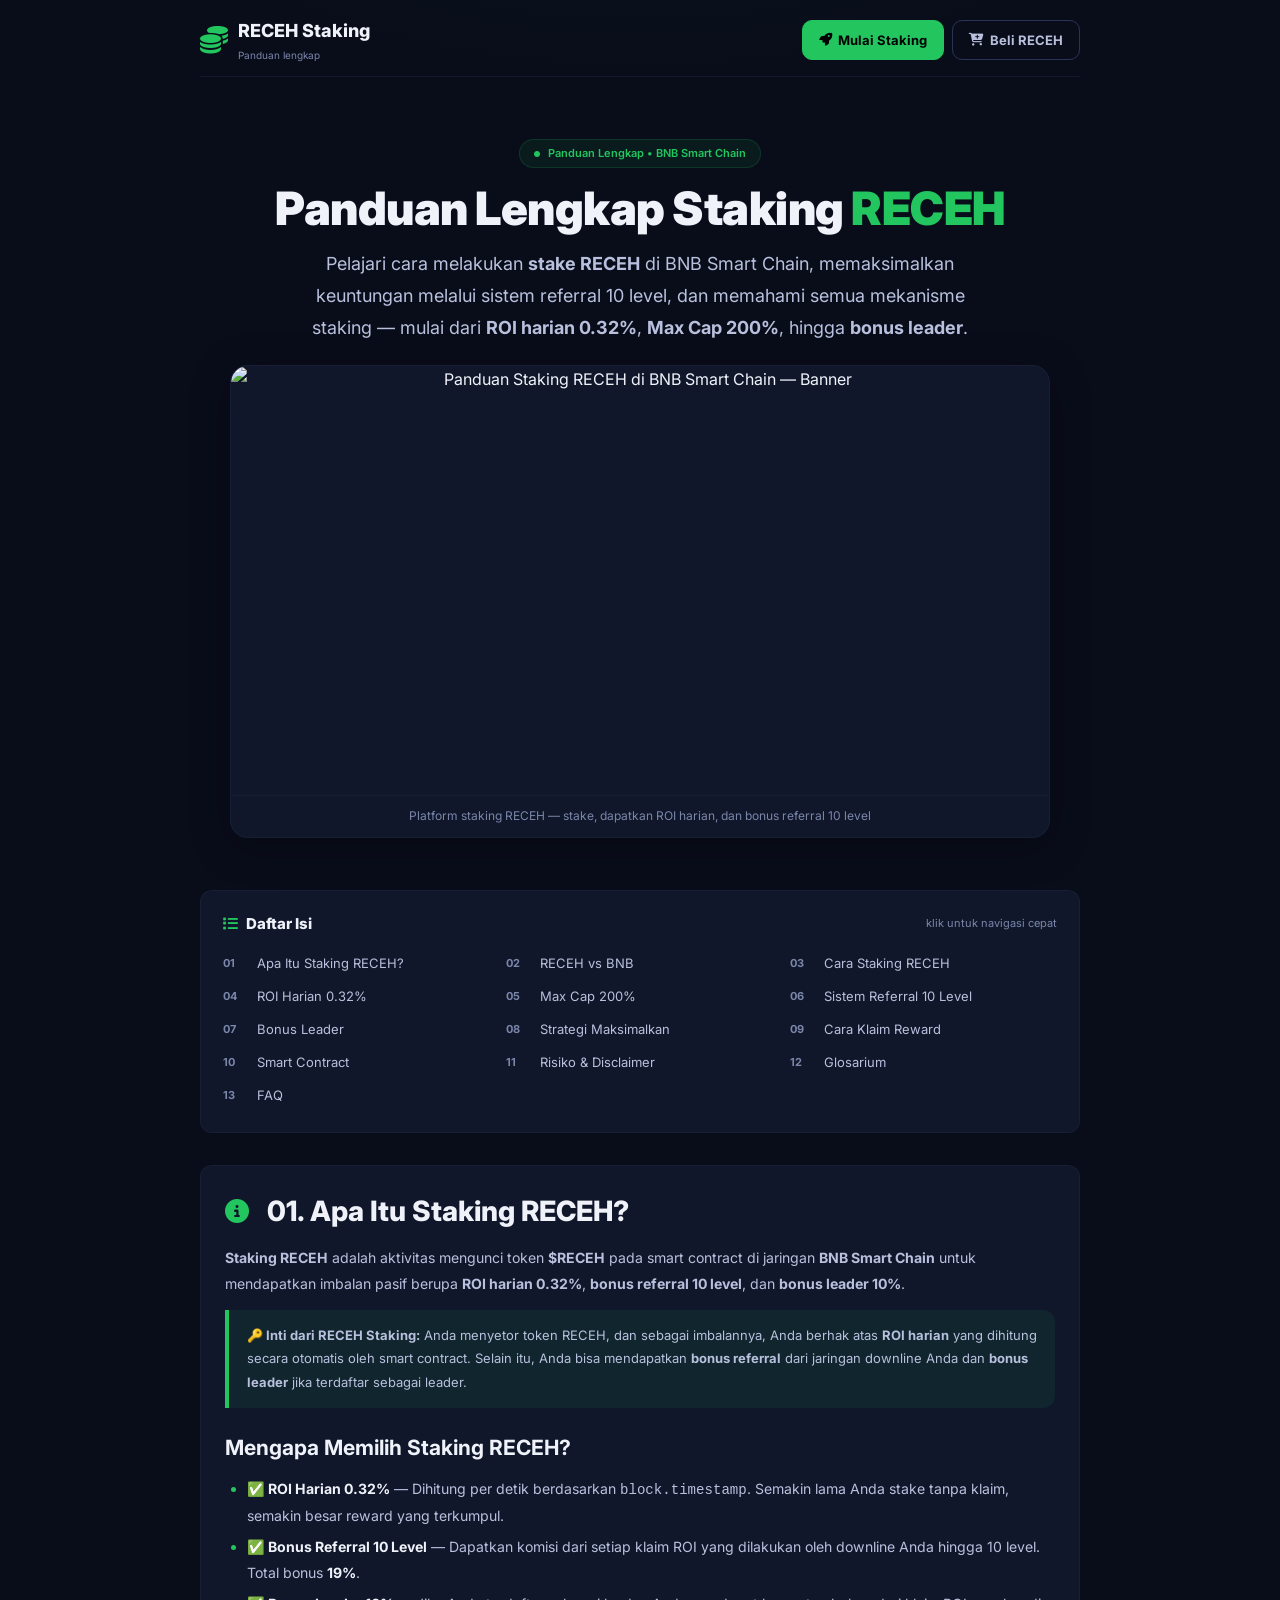
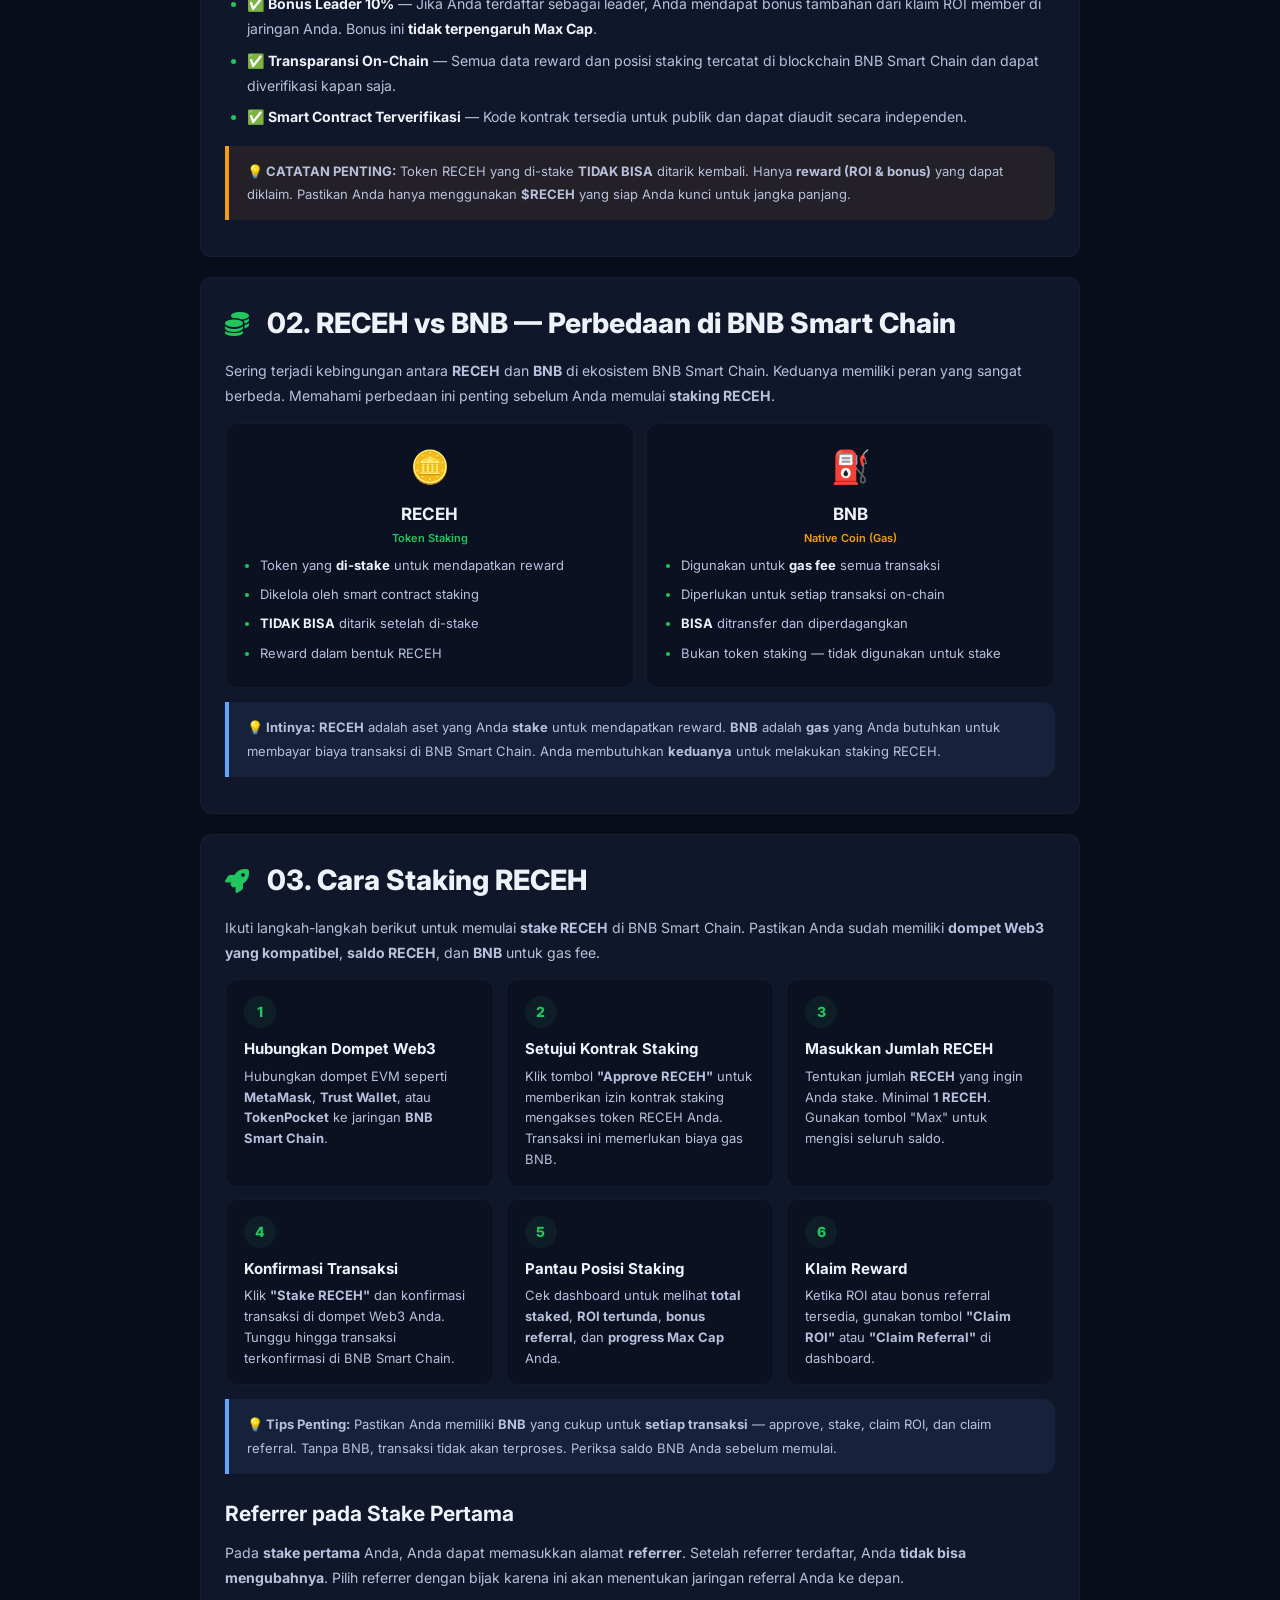
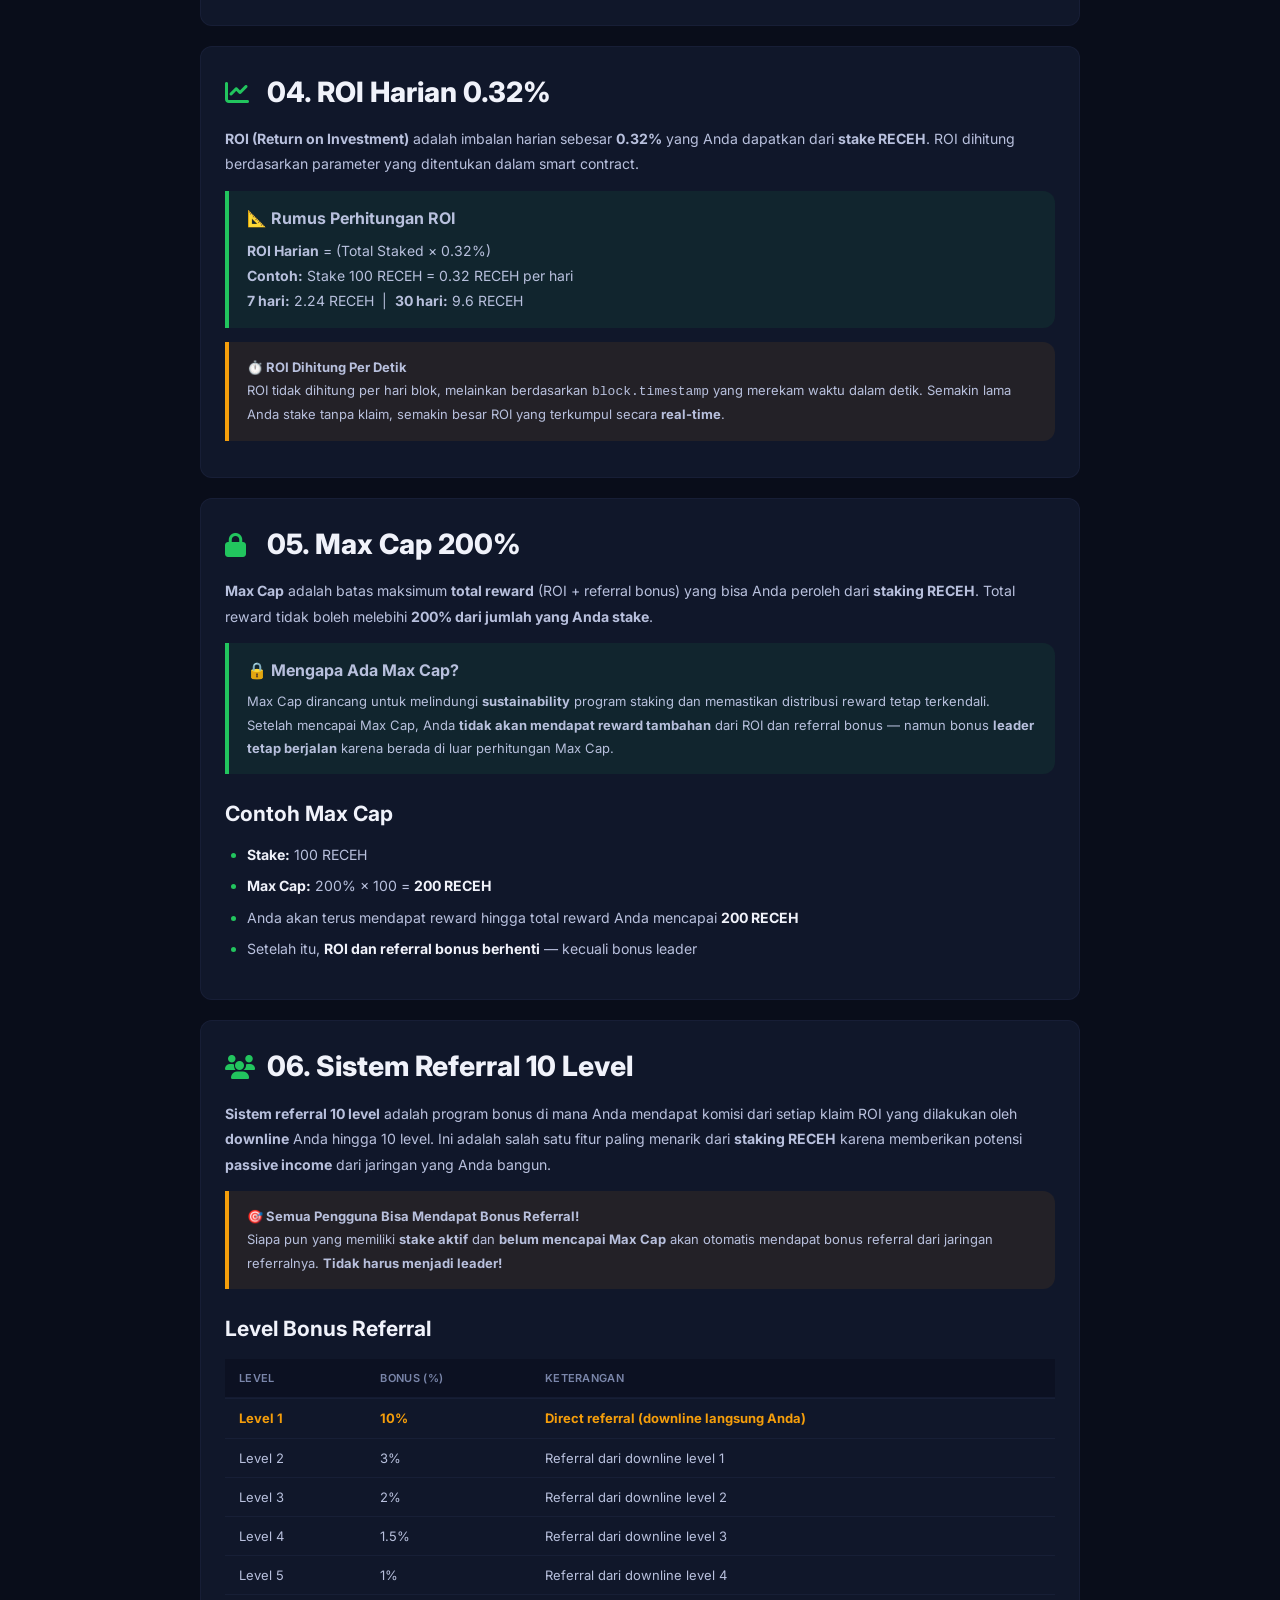
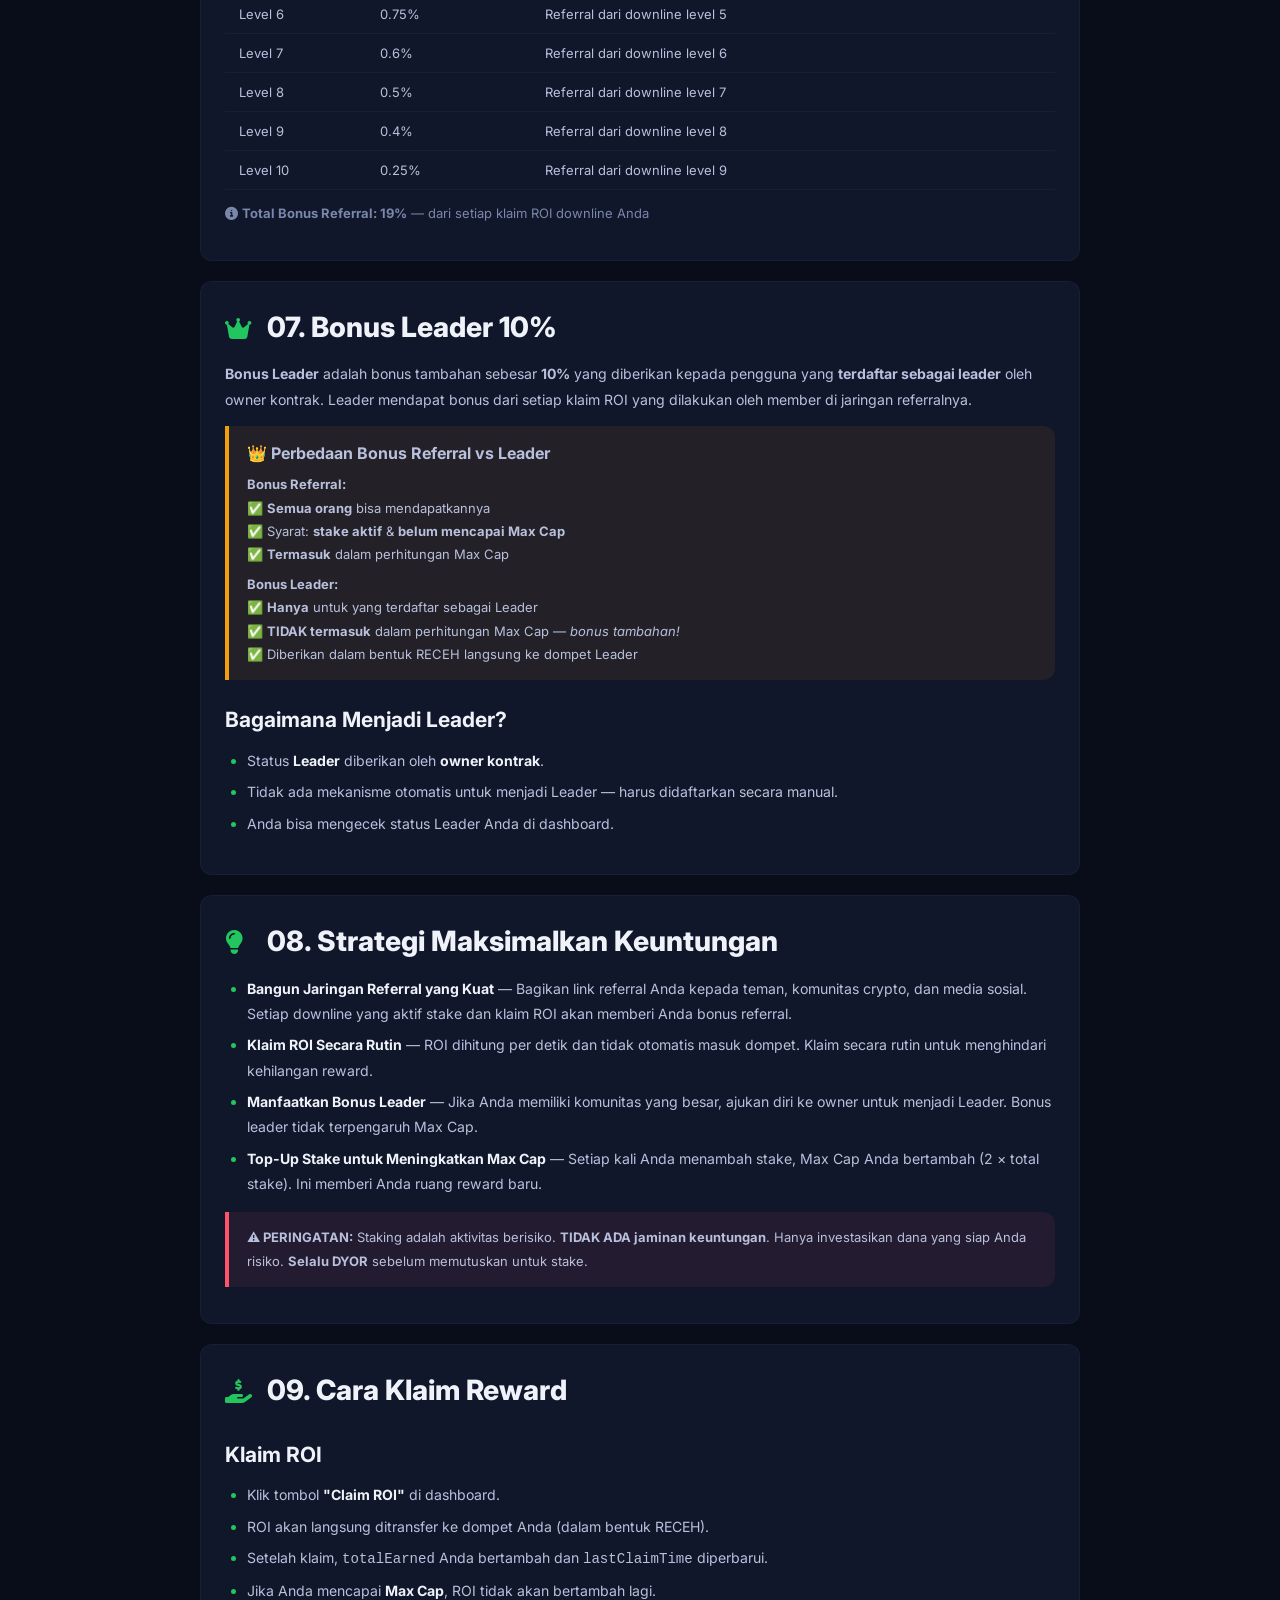
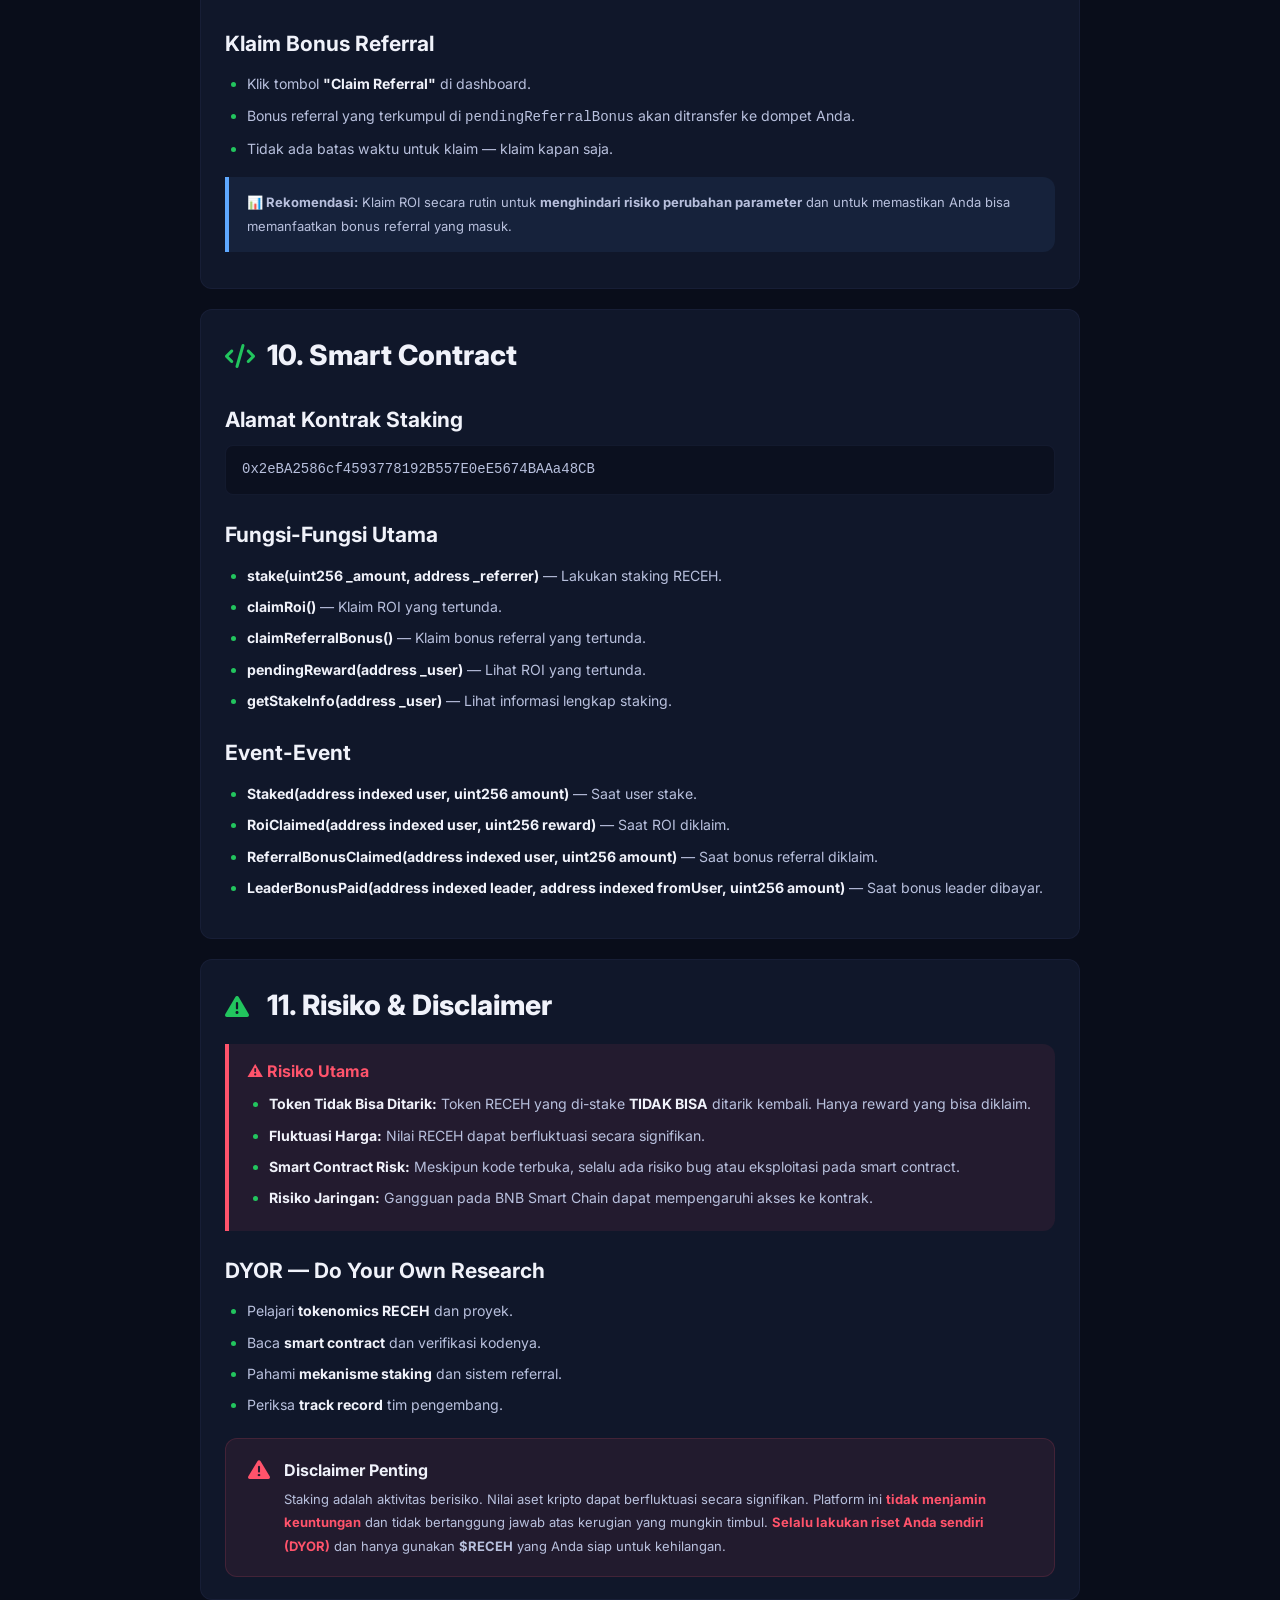
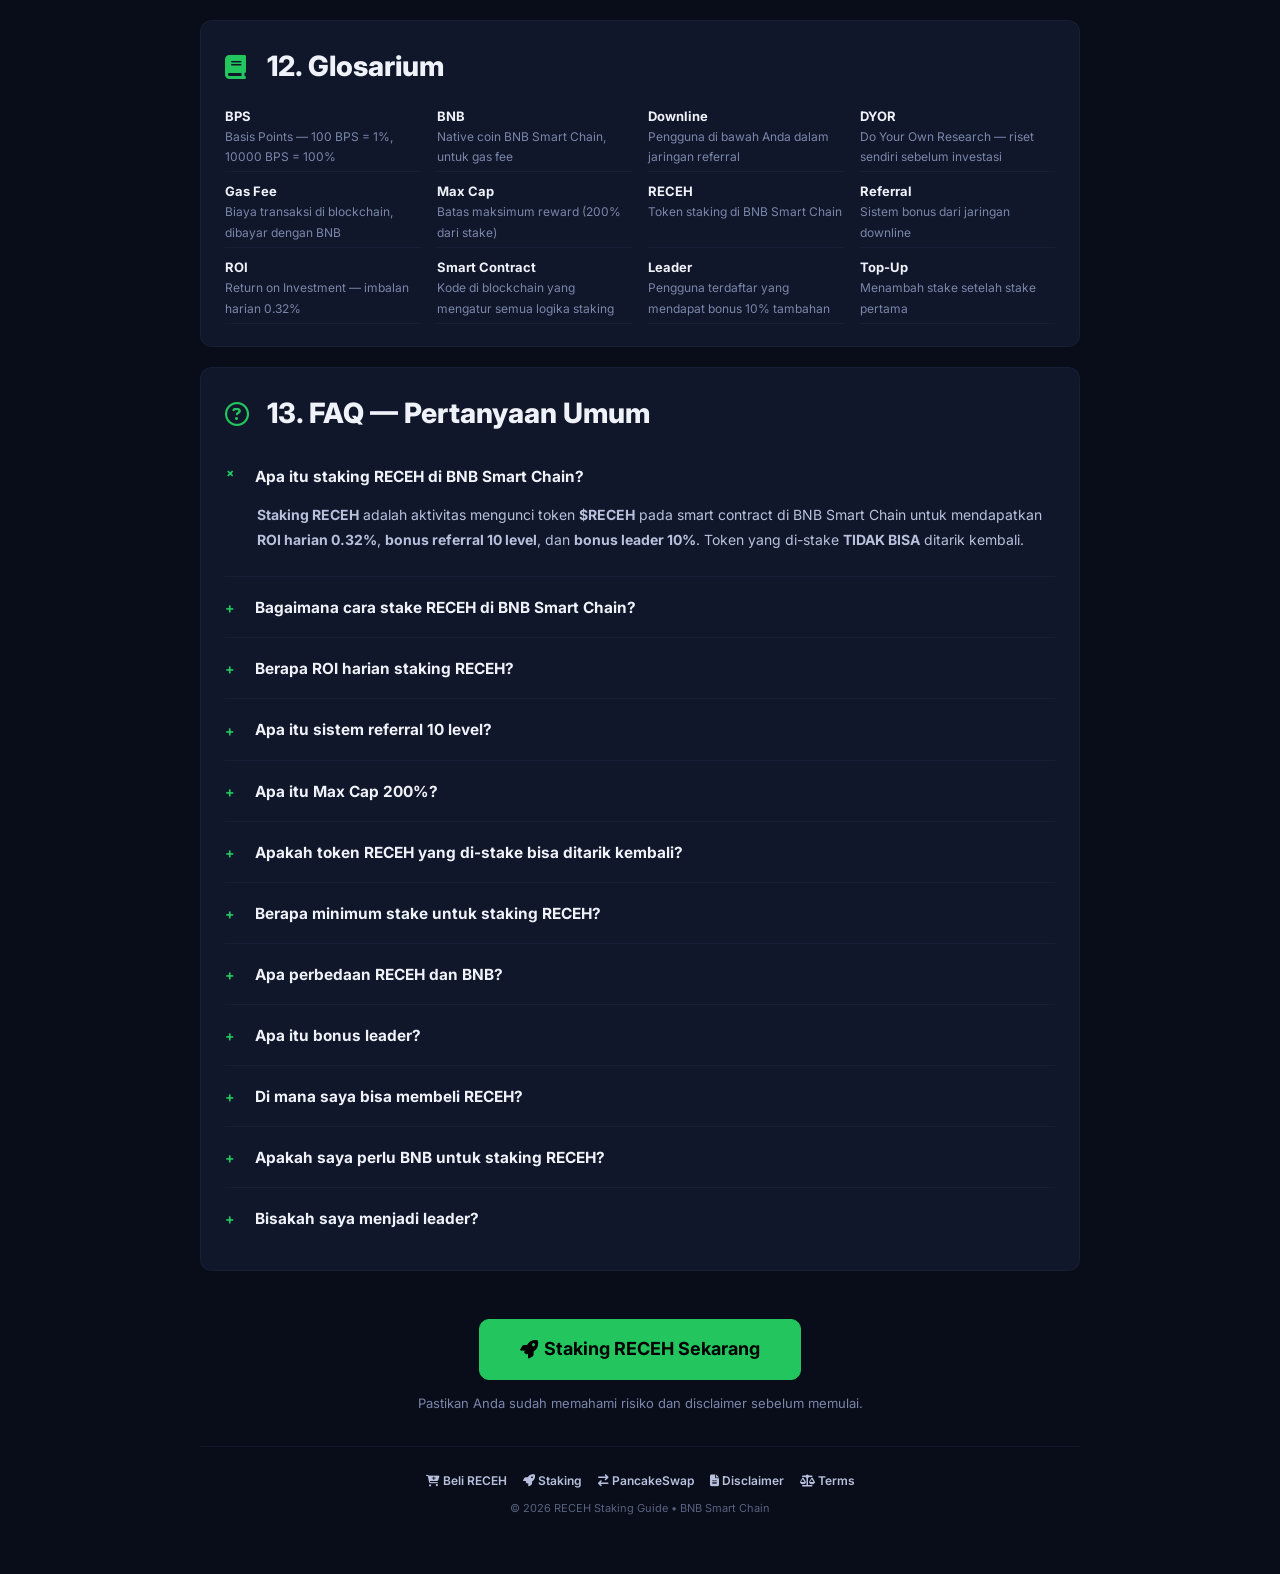
==== guide/index.html @ d878dc31 "Create index.html" ====
<!DOCTYPE html>
<html lang="id">

<head>
    <meta charset="UTF-8">
    <meta name="viewport" content="width=device-width, initial-scale=1.0, viewport-fit=cover">
    <meta name="theme-color" content="#0a0e1a">
    <link rel="shortcut icon" type="image/png" href="https://recehstaking.github.io/images/favicon.png">
    <!-- ===== PRIMARY SEO ===== -->
    <title>Panduan Staking RECEH di BSC: Cara Stake, ROI, Referral & Keuntungan</title>
    <meta name="description"
        content="Panduan lengkap staking RECEH di BNB Smart Chain. Pelajari cara stake RECEH, sistem referral 10 level, ROI harian 0.32%, Max Cap 200%, bonus leader, tokenomics, dan strategi maksimalkan keuntungan staking crypto.">
    <meta name="robots" content="index, follow, max-image-preview:large, max-snippet:-1, max-video-preview:-1">
    <link rel="canonical" href="https://recehstaking.github.io/guide/">

    <!-- ===== OPEN GRAPH ===== -->
    <meta property="og:type" content="article">
    <meta property="og:title" content="Panduan Staking RECEH di BSC: Cara Stake, ROI, Referral & Keuntungan">
    <meta property="og:description"
        content="Panduan lengkap staking RECEH di BNB Smart Chain. Pelajari cara stake RECEH, sistem referral 10 level, ROI harian 0.32%, Max Cap 200%, bonus leader, tokenomics, dan strategi maksimalkan keuntungan.">
    <meta property="og:url" content="https://recehstaking.github.io/guide/">
    <meta property="og:site_name" content="RECEH Staking Guide">
    <meta property="og:locale" content="id_ID">
    <meta property="og:image"
        content="https://raw.githubusercontent.com/recehstaking/recehstaking.github.io/refs/heads/main/images/receh-staking-banner.webp">
    <meta property="og:image:width" content="1200">
    <meta property="og:image:height" content="630">
    <meta property="og:image:alt" content="Panduan Staking RECEH di BNB Smart Chain">

    <!-- ===== TWITTER / X ===== -->
    <meta name="twitter:card" content="summary_large_image">
    <meta name="twitter:title" content="Panduan Staking RECEH di BSC: Cara Stake, ROI, Referral & Keuntungan">
    <meta name="twitter:description"
        content="Panduan lengkap staking RECEH di BNB Smart Chain. Pelajari cara stake RECEH, sistem referral 10 level, ROI harian 0.32%, Max Cap 200%, bonus leader, tokenomics, dan strategi maksimalkan keuntungan.">
    <meta name="twitter:image"
        content="https://raw.githubusercontent.com/recehstaking/recehstaking.github.io/refs/heads/main/images/receh-staking-banner.webp">

    <!-- ===== SCHEMA: ARTICLE ===== -->
    <script type="application/ld+json">
    {
        "@context": "https://schema.org",
        "@type": "Article",
        "headline": "Panduan Lengkap Staking RECEH di BNB Smart Chain",
        "description": "Panduan lengkap staking RECEH di BNB Smart Chain. Pelajari cara stake RECEH, sistem referral 10 level, ROI harian 0.32%, Max Cap 200%, bonus leader, tokenomics, dan strategi maksimalkan keuntungan.",
        "image": "https://raw.githubusercontent.com/recehstaking/recehstaking.github.io/refs/heads/main/images/receh-staking-banner.webp",
        "author": {
            "@type": "Organization",
            "name": "RECEH Staking"
        },
        "datePublished": "2026-09-01",
        "dateModified": "2026-09-01",
        "publisher": {
            "@type": "Organization",
            "name": "RECEH Staking"
        },
        "mainEntityOfPage": {
            "@type": "WebPage",
            "@id": "https://recehstaking.github.io/guide/"
        },
        "about": {
            "@type": "Thing",
            "name": "RECEH Staking",
            "description": "Staking RECEH di BNB Smart Chain dengan sistem referral 10 level dan bonus leader"
        },
        "keywords": "RECEH Staking, Stake RECEH, staking crypto, BNB Smart Chain, referral 10 level, ROI harian, Max Cap 200%, bonus leader, RECEH token, panduan staking"
    }
    </script>

    <!-- ===== SCHEMA: FAQ ===== -->
    <script type="application/ld+json">
    {
        "@context": "https://schema.org",
        "@type": "FAQPage",
        "mainEntity": [
            {
                "@type": "Question",
                "name": "Apa itu staking RECEH di BNB Smart Chain?",
                "acceptedAnswer": {
                    "@type": "Answer",
                    "text": "Staking RECEH di BNB Smart Chain adalah aktivitas mengunci token RECEH pada smart contract untuk mendapatkan imbalan harian (ROI) sebesar 0.32% per hari. Sistem ini juga menawarkan bonus referral 10 level dan bonus leader untuk meningkatkan potensi keuntungan."
                }
            },
            {
                "@type": "Question",
                "name": "Bagaimana cara stake RECEH di BNB Smart Chain?",
                "acceptedAnswer": {
                    "@type": "Answer",
                    "text": "Cara stake RECEH: 1) Hubungkan dompet Web3 ke BNB Smart Chain. 2) Setujui kontrak staking untuk mengakses token RECEH Anda. 3) Masukkan jumlah RECEH yang ingin di-stake (minimal 1 RECEH). 4) Konfirmasi transaksi dan tunggu hingga on-chain. Pastikan Anda memiliki BNB untuk gas fee."
                }
            },
            {
                "@type": "Question",
                "name": "Apa itu sistem referral 10 level di RECEH Staking?",
                "acceptedAnswer": {
                    "@type": "Answer",
                    "text": "Sistem referral 10 level adalah program bonus di mana Anda mendapat komisi dari setiap klaim ROI yang dilakukan oleh downline Anda hingga 10 level. Level 1 = 10%, Level 2 = 3%, Level 3 = 2%, Level 4 = 1.5%, Level 5 = 1%, Level 6 = 0.75%, Level 7 = 0.6%, Level 8 = 0.5%, Level 9 = 0.4%, Level 10 = 0.25%. Total bonus referral 19%."
                }
            },
            {
                "@type": "Question",
                "name": "Apa itu Max Cap 200% dalam staking RECEH?",
                "acceptedAnswer": {
                    "@type": "Answer",
                    "text": "Max Cap 200% adalah batas maksimum total reward (ROI + referral bonus) yang bisa Anda peroleh dari staking RECEH. Total reward tidak boleh melebihi 200% dari jumlah yang Anda stake. Setelah mencapai Max Cap, Anda tidak akan mendapat reward tambahan dari ROI dan referral. Bonus leader TIDAK termasuk dalam Max Cap."
                }
            },
            {
                "@type": "Question",
                "name": "Apakah token RECEH yang di-stake bisa ditarik kembali?",
                "acceptedAnswer": {
                    "@type": "Answer",
                    "text": "TIDAK. Token RECEH yang di-stake TIDAK BISA ditarik kembali. Hanya reward (ROI dan bonus referral) yang dapat diklaim. Pastikan Anda hanya menggunakan RECEH yang siap Anda kunci."
                }
            },
            {
                "@type": "Question",
                "name": "Berapa minimum stake untuk staking RECEH?",
                "acceptedAnswer": {
                    "@type": "Answer",
                    "text": "Minimum stake adalah 1 RECEH."
                }
            },
            {
                "@type": "Question",
                "name": "Apa perbedaan RECEH dan BNB?",
                "acceptedAnswer": {
                    "@type": "Answer",
                    "text": "RECEH adalah token yang di-stake untuk mendapatkan reward. BNB adalah native coin BNB Smart Chain yang digunakan untuk membayar biaya gas (transaction fee) di jaringan. Anda membutuhkan keduanya untuk melakukan staking."
                }
            },
            {
                "@type": "Question",
                "name": "Apa itu bonus leader di RECEH Staking?",
                "acceptedAnswer": {
                    "@type": "Answer",
                    "text": "Bonus leader adalah bonus tambahan 10% yang diberikan kepada pengguna yang terdaftar sebagai leader oleh owner kontrak. Bonus ini TIDAK termasuk dalam perhitungan Max Cap dan diberikan setiap kali member di jaringan Anda mengklaim ROI."
                }
            }
        ]
    }
    </script>

    <!-- ===== SCHEMA: HOW-TO ===== -->
    <script type="application/ld+json">
    {
        "@context": "https://schema.org",
        "@type": "HowTo",
        "name": "Cara Staking RECEH di BNB Smart Chain",
        "description": "Panduan langkah demi langkah untuk melakukan staking RECEH di BNB Smart Chain.",
        "totalTime": "PT5M",
        "step": [
            {
                "@type": "HowToStep",
                "position": 1,
                "name": "Hubungkan Dompet Web3 ke BNB Smart Chain",
                "text": "Hubungkan dompet EVM (MetaMask, Trust Wallet, TokenPocket, dll) ke jaringan BNB Smart Chain. Pastikan Anda memiliki BNB untuk gas fee."
            },
            {
                "@type": "HowToStep",
                "position": 2,
                "name": "Setujui Kontrak Staking (Approve)",
                "text": "Klik tombol 'Approve RECEH' untuk memberikan izin kontrak staking mengakses token RECEH Anda. Konfirmasi transaksi di dompet Anda."
            },
            {
                "@type": "HowToStep",
                "position": 3,
                "name": "Masukkan Jumlah RECEH",
                "text": "Tentukan jumlah RECEH yang ingin Anda stake. Minimal 1 RECEH. Anda bisa menggunakan tombol 'Max' untuk mengisi seluruh saldo."
            },
            {
                "@type": "HowToStep",
                "position": 4,
                "name": "Konfirmasi Transaksi di Dompet",
                "text": "Klik 'Stake RECEH' dan konfirmasi transaksi di dompet Web3 Anda. Tunggu hingga transaksi terkonfirmasi di BNB Smart Chain."
            },
            {
                "@type": "HowToStep",
                "position": 5,
                "name": "Pantau Posisi Staking Anda",
                "text": "Cek dashboard untuk melihat total staked, ROI tertunda, bonus referral, dan progress Max Cap Anda."
            },
            {
                "@type": "HowToStep",
                "position": 6,
                "name": "Klaim Reward",
                "text": "Ketika ROI atau bonus referral tersedia, gunakan tombol 'Claim ROI' atau 'Claim Referral' di dashboard."
            }
        ]
    }
    </script>

    <!-- ===== BREADCRUMB ===== -->
    <script type="application/ld+json">
    {
        "@context": "https://schema.org",
        "@type": "BreadcrumbList",
        "itemListElement": [
            {
                "@type": "ListItem",
                "position": 1,
                "name": "Beranda",
                "item": "https://recehstaking.github.io/"
            },
            {
                "@type": "ListItem",
                "position": 2,
                "name": "Panduan Staking RECEH",
                "item": "https://recehstaking.github.io/guide/"
            }
        ]
    }
    </script>

    <!-- ===== FONTS & ICONS ===== -->
    <link rel="preconnect" href="https://fonts.googleapis.com">
    <link rel="preconnect" href="https://fonts.gstatic.com" crossorigin>
    <link
        href="https://fonts.googleapis.com/css2?family=Inter:opsz,wght@14..32,400;14..32,600;14..32,700;14..32,800;14..32,900&display=swap"
        rel="stylesheet">
    <link rel="stylesheet" href="https://cdnjs.cloudflare.com/ajax/libs/font-awesome/6.7.2/css/all.min.css">

    <style>
        /* ============================================================
           ROOT — DARK THEME
           ============================================================ */
        :root {
            --bg: #090d1a;
            --bg-card: rgba(18, 24, 44, 0.92);
            --bg-card2: #141c34;
            --border: #2a3455;
            --border-light: rgba(42, 52, 85, 0.3);
            --text: #f0f2fa;
            --text-secondary: #b8c0dd;
            --text-muted: #7a86aa;
            --green: #22c55e;
            --green-dark: #16a34a;
            --green-bg: rgba(34, 197, 94, 0.08);
            --gold: #f59e0b;
            --gold-bg: rgba(245, 158, 11, 0.08);
            --blue: #5ea8ff;
            --blue-bg: rgba(94, 168, 255, 0.08);
            --red: #ff536b;
            --red-bg: rgba(255, 83, 107, 0.08);
            --purple: #9270d2;
            --purple-bg: rgba(146, 112, 210, 0.08);
            --radius: 12px;
            --radius-lg: 18px;
            --shadow: 0 8px 40px rgba(0, 0, 0, 0.3);
            --max-width: 880px;
            --font-base: 16px;
        }

        /* ============================================================
           RESET
           ============================================================ */
        * {
            margin: 0;
            padding: 0;
            box-sizing: border-box;
        }

        html {
            scroll-behavior: smooth;
            -webkit-text-size-adjust: 100%;
        }

        body {
            background: var(--bg);
            color: var(--text);
            font-family: 'Inter', -apple-system, BlinkMacSystemFont, 'Segoe UI', system-ui, sans-serif;
            font-size: var(--font-base);
            line-height: 1.7;
            padding: 0 16px 60px;
            min-height: 100vh;
            background-image: radial-gradient(800px 400px at 50% -200px, rgba(34, 197, 94, 0.04), transparent 70%);
        }

        img {
            max-width: 100%;
            height: auto;
            display: block;
        }

        a {
            color: var(--green);
            text-decoration: none;
        }

        a:hover {
            text-decoration: underline;
        }

        .container {
            max-width: var(--max-width);
            margin: 0 auto;
        }

        /* ============================================================
           SKIP TO CONTENT
           ============================================================ */
        .skip-link {
            position: absolute;
            top: -100%;
            left: 50%;
            transform: translateX(-50%);
            background: var(--green);
            color: #000;
            padding: 10px 20px;
            border-radius: 8px;
            font-weight: 700;
            z-index: 9999;
        }

        .skip-link:focus {
            top: 12px;
        }

        /* ============================================================
           HEADER
           ============================================================ */
        .header {
            padding: 16px 0 12px;
            border-bottom: 1px solid var(--border-light);
            margin-bottom: 28px;
            display: flex;
            align-items: center;
            justify-content: space-between;
            flex-wrap: wrap;
            gap: 12px;
        }

        .brand {
            display: flex;
            align-items: center;
            gap: 10px;
            font-weight: 800;
            font-size: 18px;
            color: var(--text);
        }

        .brand-icon {
            font-size: 28px;
            color: var(--green);
        }

        .brand-sub {
            font-size: 10px;
            color: var(--text-muted);
            font-weight: 400;
            display: block;
        }

        .header-actions {
            display: flex;
            gap: 8px;
            flex-wrap: wrap;
        }

        .btn {
            display: inline-flex;
            align-items: center;
            gap: 6px;
            padding: 8px 16px;
            border-radius: 10px;
            font-weight: 700;
            font-size: 13px;
            transition: all 0.2s;
            border: 1px solid transparent;
            cursor: pointer;
            text-decoration: none;
        }

        .btn-primary {
            background: var(--green);
            color: #000;
            border-color: var(--green);
        }

        .btn-primary:hover {
            background: var(--green-dark);
            border-color: var(--green-dark);
            text-decoration: none;
            transform: translateY(-1px);
        }

        .btn-outline {
            background: transparent;
            color: var(--text-secondary);
            border-color: var(--border);
        }

        .btn-outline:hover {
            background: rgba(255, 255, 255, 0.04);
            border-color: var(--text-muted);
            text-decoration: none;
        }

        /* ============================================================
           HERO
           ============================================================ */
        .hero {
            text-align: center;
            padding: 32px 0 28px;
        }

        .hero-badge {
            display: inline-flex;
            align-items: center;
            gap: 8px;
            background: var(--green-bg);
            border: 1px solid rgba(34, 197, 94, 0.15);
            padding: 4px 14px;
            border-radius: 999px;
            font-size: 11px;
            font-weight: 600;
            color: var(--green);
            margin-bottom: 16px;
        }

        .hero-badge i {
            font-size: 6px;
            color: var(--green);
        }

        .hero h1 {
            font-size: clamp(28px, 6vw, 46px);
            font-weight: 900;
            line-height: 1.08;
            letter-spacing: -0.5px;
            margin-bottom: 14px;
        }

        .hero h1 span {
            color: var(--green);
        }

        .hero p {
            font-size: clamp(15px, 1.5vw, 18px);
            color: var(--text-secondary);
            max-width: 680px;
            margin: 0 auto 20px;
            line-height: 1.8;
        }

        .hero-image {
            border-radius: var(--radius-lg);
            overflow: hidden;
            margin: 20px auto 0;
            max-width: 820px;
            border: 1px solid var(--border-light);
            box-shadow: var(--shadow);
            background: var(--bg-card);
        }

        .hero-image img {
            width: 100%;
            height: auto;
            aspect-ratio: 1200/630;
            object-fit: cover;
        }

        .hero-image figcaption {
            padding: 10px 16px;
            font-size: 12px;
            color: var(--text-muted);
            text-align: center;
            border-top: 1px solid var(--border-light);
        }

        /* ============================================================
           TOC — DAFTAR ISI
           ============================================================ */
        .toc {
            background: var(--bg-card);
            border: 1px solid var(--border-light);
            border-radius: var(--radius);
            padding: 20px 22px;
            margin: 24px 0 32px;
        }

        .toc-header {
            display: flex;
            align-items: center;
            justify-content: space-between;
            flex-wrap: wrap;
            gap: 8px;
            margin-bottom: 12px;
        }

        .toc-header h2 {
            font-size: 15px;
            font-weight: 800;
            display: flex;
            align-items: center;
            gap: 8px;
        }

        .toc-header h2 i {
            color: var(--green);
        }

        .toc-header span {
            font-size: 11px;
            color: var(--text-muted);
        }

        .toc-grid {
            display: grid;
            grid-template-columns: repeat(auto-fill, minmax(200px, 1fr));
            gap: 2px 16px;
        }

        .toc-grid a {
            color: var(--text-secondary);
            font-size: 13px;
            padding: 4px 0;
            display: flex;
            align-items: center;
            gap: 6px;
            border-bottom: 1px solid transparent;
            transition: color 0.2s, border-color 0.2s;
        }

        .toc-grid a:hover {
            color: var(--green);
            border-bottom-color: rgba(34, 197, 94, 0.15);
            text-decoration: none;
        }

        .toc-grid .num {
            color: var(--text-muted);
            font-weight: 700;
            font-size: 11px;
            min-width: 28px;
        }

        /* ============================================================
           SECTION CONTENT
           ============================================================ */
        .section {
            background: var(--bg-card);
            border: 1px solid var(--border-light);
            border-radius: var(--radius);
            padding: 22px 24px;
            margin-bottom: 20px;
            scroll-margin-top: 80px;
        }

        .section h2 {
            font-size: clamp(20px, 2.5vw, 28px);
            font-weight: 800;
            margin-bottom: 10px;
            display: flex;
            align-items: center;
            gap: 10px;
        }

        .section h2 i {
            color: var(--green);
            font-size: clamp(18px, 2vw, 24px);
            min-width: 32px;
        }

        .section h3 {
            font-size: clamp(17px, 1.8vw, 21px);
            font-weight: 700;
            color: var(--text);
            margin: 22px 0 8px;
        }

        .section h4 {
            font-size: clamp(15px, 1.4vw, 17px);
            font-weight: 700;
            color: var(--text-secondary);
            margin: 16px 0 6px;
        }

        .section p {
            color: var(--text-secondary);
            margin-bottom: 12px;
            font-size: clamp(14px, 1.1vw, 16px);
            line-height: 1.8;
        }

        .section ul,
        .section ol {
            color: var(--text-secondary);
            padding-left: 22px;
            margin: 10px 0 16px;
            font-size: clamp(14px, 1.1vw, 16px);
            line-height: 1.8;
        }

        .section ul li,
        .section ol li {
            margin-bottom: 6px;
        }

        .section ul li strong,
        .section ol li strong {
            color: var(--text);
        }

        .section ul li::marker {
            color: var(--green);
        }

        /* ============================================================
           HIGHLIGHT BOX
           ============================================================ */
        .highlight {
            background: var(--green-bg);
            border-left: 4px solid var(--green);
            padding: 14px 18px;
            border-radius: 0 var(--radius) var(--radius) 0;
            margin: 14px 0;
        }

        .highlight.gold {
            background: var(--gold-bg);
            border-left-color: var(--gold);
        }

        .highlight.blue {
            background: var(--blue-bg);
            border-left-color: var(--blue);
        }

        .highlight.red {
            background: var(--red-bg);
            border-left-color: var(--red);
        }

        .highlight.purple {
            background: var(--purple-bg);
            border-left-color: var(--purple);
        }

        .highlight p {
            margin-bottom: 0;
            font-size: clamp(13px, 1vw, 15px);
        }

        .highlight ul {
            margin: 4px 0 0 18px;
        }

        /* ============================================================
           STEP CARDS
           ============================================================ */
        .steps-grid {
            display: grid;
            grid-template-columns: repeat(auto-fill, minmax(200px, 1fr));
            gap: 12px;
            margin: 14px 0;
        }

        .step-card {
            background: rgba(9, 13, 26, 0.5);
            border: 1px solid var(--border-light);
            border-radius: var(--radius);
            padding: 16px 18px;
            transition: border-color 0.3s;
        }

        .step-card:hover {
            border-color: rgba(34, 197, 94, 0.2);
        }

        .step-card .num {
            display: inline-flex;
            align-items: center;
            justify-content: center;
            width: 32px;
            height: 32px;
            border-radius: 50%;
            background: var(--green-bg);
            color: var(--green);
            font-weight: 800;
            font-size: 14px;
            margin-bottom: 8px;
        }

        .step-card h4 {
            font-size: 15px;
            color: var(--text);
            margin: 0 0 4px;
        }

        .step-card p {
            font-size: 13px;
            color: var(--text-secondary);
            margin: 0;
            line-height: 1.6;
        }

        /* ============================================================
           TABLE
           ============================================================ */
        .table-wrap {
            overflow-x: auto;
            margin: 12px 0;
        }

        .level-table {
            width: 100%;
            border-collapse: collapse;
            font-size: clamp(13px, 1vw, 14px);
            min-width: 300px;
        }

        .level-table th {
            text-align: left;
            padding: 10px 14px;
            background: rgba(9, 13, 26, 0.5);
            color: var(--text-muted);
            font-weight: 600;
            font-size: 11px;
            text-transform: uppercase;
            letter-spacing: 0.3px;
            border-bottom: 2px solid var(--border-light);
        }

        .level-table td {
            padding: 8px 14px;
            border-bottom: 1px solid var(--border-light);
            color: var(--text-secondary);
        }

        .level-table tr:hover td {
            background: rgba(34, 197, 94, 0.03);
        }

        .level-table .highlight-row td {
            color: var(--gold);
            font-weight: 700;
        }

        /* ============================================================
           GLOSSARY
           ============================================================ */
        .glossary-grid {
            display: grid;
            grid-template-columns: repeat(auto-fill, minmax(160px, 1fr));
            gap: 4px 16px;
        }

        .glossary-item {
            padding: 4px 0;
            border-bottom: 1px solid var(--border-light);
        }

        .glossary-item .term {
            font-weight: 700;
            color: var(--text);
            font-size: 13px;
        }

        .glossary-item .def {
            font-size: 12px;
            color: var(--text-muted);
        }

        /* ============================================================
           FAQ
           ============================================================ */
        .faq-list {
            display: flex;
            flex-direction: column;
            gap: 2px;
        }

        .faq-item {
            border-bottom: 1px solid var(--border-light);
            padding: 12px 0;
        }

        .faq-item:last-child {
            border-bottom: 0;
        }

        .faq-item summary {
            cursor: pointer;
            font-size: clamp(15px, 1.2vw, 17px);
            font-weight: 700;
            color: var(--text);
            list-style: none;
            display: flex;
            align-items: center;
            gap: 10px;
            transition: color 0.2s;
            padding: 4px 0;
        }

        .faq-item summary:hover {
            color: var(--green);
        }

        .faq-item summary::-webkit-details-marker {
            display: none;
        }

        .faq-item summary .faq-icon {
            color: var(--green);
            font-size: 14px;
            min-width: 20px;
            transition: transform 0.2s;
        }

        .faq-item[open] summary .faq-icon {
            transform: rotate(45deg);
        }

        .faq-item .faq-answer {
            padding: 8px 0 4px 32px;
            color: var(--text-secondary);
            font-size: clamp(14px, 1vw, 15px);
            line-height: 1.8;
        }

        .faq-item .faq-answer p {
            margin-bottom: 8px;
            font-size: clamp(14px, 1vw, 15px);
        }

        .faq-item .faq-answer ul,
        .faq-item .faq-answer ol {
            margin: 6px 0 10px 20px;
            font-size: clamp(14px, 1vw, 15px);
        }

        /* ============================================================
           DISCLAIMER BOX
           ============================================================ */
        .disclaimer-box {
            background: var(--red-bg);
            border: 1px solid rgba(255, 83, 107, 0.15);
            border-radius: var(--radius);
            padding: 18px 22px;
            margin-top: 20px;
            display: flex;
            gap: 14px;
            align-items: flex-start;
        }

        .disclaimer-box i {
            color: var(--red);
            font-size: 22px;
            flex-shrink: 0;
            margin-top: 2px;
        }

        .disclaimer-box h3 {
            font-size: 16px;
            color: var(--text);
            margin: 0 0 4px;
        }

        .disclaimer-box p {
            font-size: 13px;
            color: var(--text-secondary);
            margin: 0;
        }

        .disclaimer-box p strong {
            color: var(--red);
        }

        /* ============================================================
           CTA
           ============================================================ */
        .cta-section {
            text-align: center;
            padding: 28px 0 12px;
        }

        .cta-section .btn {
            font-size: 18px;
            padding: 14px 40px;
        }

        .cta-section p {
            color: var(--text-muted);
            font-size: 13px;
            margin-top: 12px;
        }

        /* ============================================================
           FOOTER
           ============================================================ */
        .footer {
            text-align: center;
            color: var(--text-muted);
            font-size: 12px;
            padding-top: 24px;
            margin-top: 20px;
            border-top: 1px solid var(--border-light);
        }

        .footer-links {
            display: flex;
            justify-content: center;
            gap: 16px;
            flex-wrap: wrap;
            margin-bottom: 8px;
        }

        .footer-links a {
            color: var(--text-secondary);
            font-weight: 600;
            font-size: 12px;
            transition: color 0.2s;
        }

        .footer-links a:hover {
            color: var(--green);
            text-decoration: underline;
        }

        .footer-note {
            opacity: 0.7;
            font-size: 11px;
        }

        /* ============================================================
           RESPONSIVE — MOBILE FIRST
           ============================================================ */
        @media (max-width: 640px) {
            body {
                padding: 0 12px 40px;
            }

            .header {
                padding: 12px 0 10px;
            }

            .brand {
                font-size: 16px;
            }

            .brand-icon {
                font-size: 22px;
            }

            .btn {
                font-size: 12px;
                padding: 6px 12px;
            }

            .hero {
                padding: 20px 0 18px;
            }

            .hero h1 {
                font-size: 26px;
            }

            .section {
                padding: 16px 14px;
            }

            .section h2 {
                font-size: 20px;
            }

            .toc {
                padding: 14px 16px;
            }

            .toc-grid {
                grid-template-columns: 1fr 1fr;
            }

            .steps-grid {
                grid-template-columns: 1fr;
            }

            .glossary-grid {
                grid-template-columns: 1fr 1fr;
            }

            .disclaimer-box {
                flex-direction: column;
                align-items: center;
                text-align: center;
            }

            .faq-item .faq-answer {
                padding-left: 20px;
            }

            .cta-section .btn {
                font-size: 15px;
                padding: 12px 28px;
            }

            .level-table {
                font-size: 12px;
            }

            .level-table th,
            .level-table td {
                padding: 6px 10px;
            }
        }

        @media (max-width: 420px) {
            .toc-grid {
                grid-template-columns: 1fr;
            }

            .glossary-grid {
                grid-template-columns: 1fr;
            }

            .header-actions {
                width: 100%;
                justify-content: center;
            }
        }

        @media (min-width: 641px) and (max-width: 900px) {
            .steps-grid {
                grid-template-columns: repeat(2, 1fr);
            }
        }

        /* ============================================================
           REDUCED MOTION
           ============================================================ */
        @media (prefers-reduced-motion: reduce) {
            * {
                animation-duration: 0.01ms !important;
                transition-duration: 0.01ms !important;
                scroll-behavior: auto !important;
            }
        }
    </style>
</head>

<body>

    <!-- ===== SKIP LINK ===== -->
    <a class="skip-link" href="#main">Langsung ke konten utama</a>

    <!-- ===== HEADER ===== -->
    <header class="container header" role="banner">
        <div class="brand">
            <i class="fa-solid fa-coins brand-icon"></i>
            <div>
                RECEH Staking
                <span class="brand-sub">Panduan lengkap</span>
            </div>
        </div>
        <div class="header-actions">
            <a href="https://recehstaking.github.io/" class="btn btn-primary" target="_blank" rel="noopener">
                <i class="fa-solid fa-rocket"></i> Mulai Staking
            </a>
            <a href="https://tokoreceh.github.io/" class="btn btn-outline" target="_blank" rel="noopener">
                <i class="fa-solid fa-cart-plus"></i> Beli RECEH
            </a>
        </div>
    </header>

    <!-- ===== MAIN ===== -->
    <main class="container" id="main">

        <!-- ===== HERO ===== -->
        <section class="hero">
            <div class="hero-badge">
                <i class="fa-solid fa-circle"></i> Panduan Lengkap • BNB Smart Chain
            </div>
            <h1>Panduan Lengkap Staking <span>RECEH</span></h1>
            <p>
                Pelajari cara melakukan <strong>stake RECEH</strong> di BNB Smart Chain, memaksimalkan keuntungan
                melalui sistem referral 10 level, dan memahami semua mekanisme staking — mulai dari
                <strong>ROI harian 0.32%</strong>, <strong>Max Cap 200%</strong>, hingga <strong>bonus leader</strong>.
            </p>

            <figure class="hero-image">
                <img src="https://raw.githubusercontent.com/recehstaking/recehstaking.github.io/refs/heads/main/images/receh-staking-banner.webp"
                    alt="Panduan Staking RECEH di BNB Smart Chain — Banner" loading="eager" width="1200" height="630">
                <figcaption>Platform staking RECEH — stake, dapatkan ROI harian, dan bonus referral 10 level
                </figcaption>
            </figure>
        </section>

        <!-- ===== DAFTAR ISI ===== -->
        <nav class="toc" aria-label="Daftar Isi">
            <div class="toc-header">
                <h2><i class="fa-solid fa-list"></i> Daftar Isi</h2>
                <span>klik untuk navigasi cepat</span>
            </div>
            <div class="toc-grid">
                <a href="#apa-itu-staking"><span class="num">01</span> Apa Itu Staking RECEH?</a>
                <a href="#perbedaan-receh-bnb"><span class="num">02</span> RECEH vs BNB</a>
                <a href="#cara-staking"><span class="num">03</span> Cara Staking RECEH</a>
                <a href="#roi-harian"><span class="num">04</span> ROI Harian 0.32%</a>
                <a href="#max-cap"><span class="num">05</span> Max Cap 200%</a>
                <a href="#referral"><span class="num">06</span> Sistem Referral 10 Level</a>
                <a href="#leader"><span class="num">07</span> Bonus Leader</a>
                <a href="#strategi"><span class="num">08</span> Strategi Maksimalkan</a>
                <a href="#klaim"><span class="num">09</span> Cara Klaim Reward</a>
                <a href="#kontrak"><span class="num">10</span> Smart Contract</a>
                <a href="#risiko"><span class="num">11</span> Risiko &amp; Disclaimer</a>
                <a href="#glossary"><span class="num">12</span> Glosarium</a>
                <a href="#faq"><span class="num">13</span> FAQ</a>
            </div>
        </nav>

        <!-- ================================================================ -->
        <!-- SECTION 1: APA ITU STAKING RECEH                                 -->
        <!-- ================================================================ -->
        <section class="section" id="apa-itu-staking">
            <h2><i class="fa-solid fa-circle-info"></i> 01. Apa Itu Staking RECEH?</h2>

            <p>
                <strong>Staking RECEH</strong> adalah aktivitas mengunci token <strong>$RECEH</strong> pada smart
                contract di jaringan <strong>BNB Smart Chain</strong> untuk mendapatkan imbalan pasif berupa
                <strong>ROI harian 0.32%</strong>, <strong>bonus referral 10 level</strong>, dan
                <strong>bonus leader 10%</strong>.
            </p>

            <div class="highlight">
                <p><strong>🔑 Inti dari RECEH Staking:</strong> Anda menyetor token RECEH, dan sebagai imbalannya,
                    Anda berhak atas <strong>ROI harian</strong> yang dihitung secara otomatis oleh smart contract.
                    Selain itu, Anda bisa mendapatkan <strong>bonus referral</strong> dari jaringan downline Anda
                    dan <strong>bonus leader</strong> jika terdaftar sebagai leader.</p>
            </div>

            <h3>Mengapa Memilih Staking RECEH?</h3>
            <ul>
                <li><strong>✅ ROI Harian 0.32%</strong> — Dihitung per detik berdasarkan <code>block.timestamp</code>.
                    Semakin lama Anda stake tanpa klaim, semakin besar reward yang terkumpul.</li>
                <li><strong>✅ Bonus Referral 10 Level</strong> — Dapatkan komisi dari setiap klaim ROI yang dilakukan
                    oleh downline Anda hingga 10 level. Total bonus <strong>19%</strong>.</li>
                <li><strong>✅ Bonus Leader 10%</strong> — Jika Anda terdaftar sebagai leader, Anda mendapat bonus
                    tambahan dari klaim ROI member di jaringan Anda. Bonus ini <strong>tidak terpengaruh Max
                        Cap</strong>.</li>
                <li><strong>✅ Transparansi On-Chain</strong> — Semua data reward dan posisi staking tercatat di
                    blockchain BNB Smart Chain dan dapat diverifikasi kapan saja.</li>
                <li><strong>✅ Smart Contract Terverifikasi</strong> — Kode kontrak tersedia untuk publik dan dapat
                    diaudit secara independen.</li>
            </ul>

            <div class="highlight gold">
                <p><strong>💡 CATATAN PENTING:</strong> Token RECEH yang di-stake <strong>TIDAK BISA</strong> ditarik
                    kembali. Hanya <strong>reward (ROI &amp; bonus)</strong> yang dapat diklaim. Pastikan Anda hanya
                    menggunakan <strong>$RECEH</strong> yang siap Anda kunci untuk jangka panjang.</p>
            </div>
        </section>

        <!-- ================================================================ -->
        <!-- SECTION 2: RECEH VS BNB                                          -->
        <!-- ================================================================ -->
        <section class="section" id="perbedaan-receh-bnb">
            <h2><i class="fa-solid fa-coins"></i> 02. RECEH vs BNB — Perbedaan di BNB Smart Chain</h2>

            <p>
                Sering terjadi kebingungan antara <strong>RECEH</strong> dan <strong>BNB</strong> di ekosistem BNB Smart
                Chain.
                Keduanya memiliki peran yang sangat berbeda. Memahami perbedaan ini penting sebelum Anda memulai
                <strong>staking RECEH</strong>.
            </p>

            <div style="display:grid;grid-template-columns:1fr 1fr;gap:12px;margin:14px 0;">
                <div
                    style="background:rgba(9,13,26,0.5);border:1px solid var(--border-light);border-radius:var(--radius);padding:16px 18px;text-align:center;">
                    <div style="font-size:32px;margin-bottom:6px;">🪙</div>
                    <div style="font-weight:700;font-size:17px;color:var(--text);">RECEH</div>
                    <div style="font-size:11px;color:var(--green);font-weight:600;margin-bottom:6px;">Token Staking
                    </div>
                    <ul
                        style="text-align:left;font-size:13px;color:var(--text-secondary);padding-left:16px;line-height:1.8;margin:0;">
                        <li>Token yang <strong>di-stake</strong> untuk mendapatkan reward</li>
                        <li>Dikelola oleh smart contract staking</li>
                        <li><strong>TIDAK BISA</strong> ditarik setelah di-stake</li>
                        <li>Reward dalam bentuk RECEH</li>
                    </ul>
                </div>
                <div
                    style="background:rgba(9,13,26,0.5);border:1px solid var(--border-light);border-radius:var(--radius);padding:16px 18px;text-align:center;">
                    <div style="font-size:32px;margin-bottom:6px;">⛽</div>
                    <div style="font-weight:700;font-size:17px;color:var(--text);">BNB</div>
                    <div style="font-size:11px;color:var(--gold);font-weight:600;margin-bottom:6px;">Native Coin (Gas)
                    </div>
                    <ul
                        style="text-align:left;font-size:13px;color:var(--text-secondary);padding-left:16px;line-height:1.8;margin:0;">
                        <li>Digunakan untuk <strong>gas fee</strong> semua transaksi</li>
                        <li>Diperlukan untuk setiap transaksi on-chain</li>
                        <li><strong>BISA</strong> ditransfer dan diperdagangkan</li>
                        <li>Bukan token staking — tidak digunakan untuk stake</li>
                    </ul>
                </div>
            </div>

            <div class="highlight blue">
                <p><strong>💡 Intinya:</strong> <strong>RECEH</strong> adalah aset yang Anda <strong>stake</strong>
                    untuk mendapatkan reward. <strong>BNB</strong> adalah <strong>gas</strong> yang Anda butuhkan untuk
                    membayar biaya transaksi di BNB Smart Chain. Anda membutuhkan <strong>keduanya</strong> untuk
                    melakukan
                    staking RECEH.</p>
            </div>
        </section>

        <!-- ================================================================ -->
        <!-- SECTION 3: CARA STAKING                                          -->
        <!-- ================================================================ -->
        <section class="section" id="cara-staking">
            <h2><i class="fa-solid fa-rocket"></i> 03. Cara Staking RECEH</h2>

            <p>
                Ikuti langkah-langkah berikut untuk memulai <strong>stake RECEH</strong> di BNB Smart Chain. Pastikan
                Anda sudah memiliki <strong>dompet Web3 yang kompatibel</strong>, <strong>saldo RECEH</strong>, dan
                <strong>BNB</strong> untuk gas fee.
            </p>

            <div class="steps-grid">
                <div class="step-card">
                    <div class="num">1</div>
                    <h4>Hubungkan Dompet Web3</h4>
                    <p>Hubungkan dompet EVM seperti <strong>MetaMask</strong>, <strong>Trust Wallet</strong>, atau
                        <strong>TokenPocket</strong> ke jaringan <strong>BNB Smart Chain</strong>.
                    </p>
                </div>
                <div class="step-card">
                    <div class="num">2</div>
                    <h4>Setujui Kontrak Staking</h4>
                    <p>Klik tombol <strong>"Approve RECEH"</strong> untuk memberikan izin kontrak staking mengakses
                        token RECEH Anda. Transaksi ini memerlukan biaya gas BNB.</p>
                </div>
                <div class="step-card">
                    <div class="num">3</div>
                    <h4>Masukkan Jumlah RECEH</h4>
                    <p>Tentukan jumlah <strong>RECEH</strong> yang ingin Anda stake. Minimal <strong>1 RECEH</strong>.
                        Gunakan tombol "Max" untuk mengisi seluruh saldo.</p>
                </div>
                <div class="step-card">
                    <div class="num">4</div>
                    <h4>Konfirmasi Transaksi</h4>
                    <p>Klik <strong>"Stake RECEH"</strong> dan konfirmasi transaksi di dompet Web3 Anda. Tunggu hingga
                        transaksi terkonfirmasi di BNB Smart Chain.</p>
                </div>
                <div class="step-card">
                    <div class="num">5</div>
                    <h4>Pantau Posisi Staking</h4>
                    <p>Cek dashboard untuk melihat <strong>total staked</strong>, <strong>ROI tertunda</strong>,
                        <strong>bonus referral</strong>, dan <strong>progress Max Cap</strong> Anda.
                    </p>
                </div>
                <div class="step-card">
                    <div class="num">6</div>
                    <h4>Klaim Reward</h4>
                    <p>Ketika ROI atau bonus referral tersedia, gunakan tombol <strong>"Claim ROI"</strong> atau
                        <strong>"Claim Referral"</strong> di dashboard.
                    </p>
                </div>
            </div>

            <div class="highlight blue">
                <p><strong>💡 Tips Penting:</strong> Pastikan Anda memiliki <strong>BNB</strong> yang cukup untuk
                    <strong>setiap transaksi</strong> — approve, stake, claim ROI, dan claim referral. Tanpa BNB,
                    transaksi tidak akan terproses. Periksa saldo BNB Anda sebelum memulai.
                </p>
            </div>

            <h3>Referrer pada Stake Pertama</h3>
            <p>Pada <strong>stake pertama</strong> Anda, Anda dapat memasukkan alamat <strong>referrer</strong>. Setelah
                referrer terdaftar, Anda <strong>tidak bisa mengubahnya</strong>. Pilih referrer dengan bijak karena ini
                akan menentukan jaringan referral Anda ke depan.</p>
        </section>

        <!-- ================================================================ -->
        <!-- SECTION 4: ROI HARIAN                                            -->
        <!-- ================================================================ -->
        <section class="section" id="roi-harian">
            <h2><i class="fa-solid fa-chart-line"></i> 04. ROI Harian 0.32%</h2>

            <p>
                <strong>ROI (Return on Investment)</strong> adalah imbalan harian sebesar <strong>0.32%</strong> yang
                Anda dapatkan dari <strong>stake RECEH</strong>. ROI dihitung berdasarkan parameter yang ditentukan
                dalam smart contract.
            </p>

            <div class="highlight">
                <h4 style="margin:0 0 6px 0;font-size:16px;">📐 Rumus Perhitungan ROI</h4>
                <p style="margin:0;font-size:14px;">
                    <strong>ROI Harian</strong> = (Total Staked × 0.32%)<br>
                    <strong>Contoh:</strong> Stake 100 RECEH = 0.32 RECEH per hari<br>
                    <strong>7 hari:</strong> 2.24 RECEH &nbsp;|&nbsp; <strong>30 hari:</strong> 9.6 RECEH
                </p>
            </div>

            <div class="highlight gold">
                <p><strong>⏱️ ROI Dihitung Per Detik</strong><br>
                    ROI tidak dihitung per hari blok, melainkan berdasarkan <code>block.timestamp</code> yang merekam
                    waktu
                    dalam detik. Semakin lama Anda stake tanpa klaim, semakin besar ROI yang terkumpul secara
                    <strong>real-time</strong>.
                </p>
            </div>
        </section>

        <!-- ================================================================ -->
        <!-- SECTION 5: MAX CAP                                               -->
        <!-- ================================================================ -->
        <section class="section" id="max-cap">
            <h2><i class="fa-solid fa-lock"></i> 05. Max Cap 200%</h2>

            <p>
                <strong>Max Cap</strong> adalah batas maksimum <strong>total reward</strong> (ROI + referral bonus)
                yang bisa Anda peroleh dari <strong>staking RECEH</strong>. Total reward tidak boleh melebihi
                <strong>200% dari jumlah yang Anda stake</strong>.
            </p>

            <div class="highlight">
                <h4 style="margin:0 0 6px 0;font-size:16px;">🔒 Mengapa Ada Max Cap?</h4>
                <p style="margin:0;">Max Cap dirancang untuk melindungi <strong>sustainability</strong> program staking
                    dan memastikan distribusi reward tetap terkendali. Setelah mencapai Max Cap, Anda <strong>tidak akan
                        mendapat reward tambahan</strong> dari ROI dan referral bonus — namun bonus <strong>leader tetap
                        berjalan</strong> karena berada di luar perhitungan Max Cap.</p>
            </div>

            <h3>Contoh Max Cap</h3>
            <ul>
                <li><strong>Stake:</strong> 100 RECEH</li>
                <li><strong>Max Cap:</strong> 200% × 100 = <strong>200 RECEH</strong></li>
                <li>Anda akan terus mendapat reward hingga total reward Anda mencapai <strong>200 RECEH</strong></li>
                <li>Setelah itu, <strong>ROI dan referral bonus berhenti</strong> — kecuali bonus leader</li>
            </ul>
        </section>

        <!-- ================================================================ -->
        <!-- SECTION 6: REFERRAL SYSTEM                                       -->
        <!-- ================================================================ -->
        <section class="section" id="referral">
            <h2><i class="fa-solid fa-users"></i> 06. Sistem Referral 10 Level</h2>

            <p>
                <strong>Sistem referral 10 level</strong> adalah program bonus di mana Anda mendapat komisi dari
                setiap klaim ROI yang dilakukan oleh <strong>downline</strong> Anda hingga 10 level. Ini adalah salah
                satu fitur paling menarik dari <strong>staking RECEH</strong> karena memberikan potensi
                <strong>passive income</strong> dari jaringan yang Anda bangun.
            </p>

            <div class="highlight gold">
                <p><strong>🎯 Semua Pengguna Bisa Mendapat Bonus Referral!</strong><br>
                    Siapa pun yang memiliki <strong>stake aktif</strong> dan <strong>belum mencapai Max Cap</strong>
                    akan otomatis mendapat bonus referral dari jaringan referralnya. <strong>Tidak harus menjadi
                        leader!</strong></p>
            </div>

            <h3>Level Bonus Referral</h3>
            <div class="table-wrap">
                <table class="level-table">
                    <thead>
                        <tr>
                            <th>Level</th>
                            <th>Bonus (%)</th>
                            <th>Keterangan</th>
                        </tr>
                    </thead>
                    <tbody>
                        <tr class="highlight-row">
                            <td><strong>Level 1</strong></td>
                            <td>10%</td>
                            <td>Direct referral (downline langsung Anda)</td>
                        </tr>
                        <tr>
                            <td>Level 2</td>
                            <td>3%</td>
                            <td>Referral dari downline level 1</td>
                        </tr>
                        <tr>
                            <td>Level 3</td>
                            <td>2%</td>
                            <td>Referral dari downline level 2</td>
                        </tr>
                        <tr>
                            <td>Level 4</td>
                            <td>1.5%</td>
                            <td>Referral dari downline level 3</td>
                        </tr>
                        <tr>
                            <td>Level 5</td>
                            <td>1%</td>
                            <td>Referral dari downline level 4</td>
                        </tr>
                        <tr>
                            <td>Level 6</td>
                            <td>0.75%</td>
                            <td>Referral dari downline level 5</td>
                        </tr>
                        <tr>
                            <td>Level 7</td>
                            <td>0.6%</td>
                            <td>Referral dari downline level 6</td>
                        </tr>
                        <tr>
                            <td>Level 8</td>
                            <td>0.5%</td>
                            <td>Referral dari downline level 7</td>
                        </tr>
                        <tr>
                            <td>Level 9</td>
                            <td>0.4%</td>
                            <td>Referral dari downline level 8</td>
                        </tr>
                        <tr>
                            <td>Level 10</td>
                            <td>0.25%</td>
                            <td>Referral dari downline level 9</td>
                        </tr>
                    </tbody>
                </table>
            </div>
            <p style="font-size:13px;color:var(--text-muted);margin-top:4px;">
                <i class="fa-solid fa-info-circle"></i> <strong>Total Bonus Referral: 19%</strong> — dari setiap klaim
                ROI downline Anda
            </p>
        </section>

        <!-- ================================================================ -->
        <!-- SECTION 7: LEADER                                                -->
        <!-- ================================================================ -->
        <section class="section" id="leader">
            <h2><i class="fa-solid fa-crown"></i> 07. Bonus Leader 10%</h2>

            <p>
                <strong>Bonus Leader</strong> adalah bonus tambahan sebesar <strong>10%</strong> yang diberikan kepada
                pengguna yang <strong>terdaftar sebagai leader</strong> oleh owner kontrak. Leader mendapat bonus dari
                setiap klaim ROI yang dilakukan oleh member di jaringan referralnya.
            </p>

            <div class="highlight gold">
                <h4 style="margin:0 0 6px 0;font-size:16px;">👑 Perbedaan Bonus Referral vs Leader</h4>
                <p style="margin:0 0 6px 0;"><strong>Bonus Referral:</strong><br>
                    ✅ <strong>Semua orang</strong> bisa mendapatkannya<br>
                    ✅ Syarat: <strong>stake aktif</strong> &amp; <strong>belum mencapai Max Cap</strong><br>
                    ✅ <strong>Termasuk</strong> dalam perhitungan Max Cap</p>
                <p style="margin:0;"><strong>Bonus Leader:</strong><br>
                    ✅ <strong>Hanya</strong> untuk yang terdaftar sebagai Leader<br>
                    ✅ <strong>TIDAK termasuk</strong> dalam perhitungan Max Cap — <em>bonus tambahan!</em><br>
                    ✅ Diberikan dalam bentuk RECEH langsung ke dompet Leader</p>
            </div>

            <h3>Bagaimana Menjadi Leader?</h3>
            <ul>
                <li>Status <strong>Leader</strong> diberikan oleh <strong>owner kontrak</strong>.</li>
                <li>Tidak ada mekanisme otomatis untuk menjadi Leader — harus didaftarkan secara manual.</li>
                <li>Anda bisa mengecek status Leader Anda di dashboard.</li>
            </ul>
        </section>

        <!-- ================================================================ -->
        <!-- SECTION 8: STRATEGI                                              -->
        <!-- ================================================================ -->
        <section class="section" id="strategi">
            <h2><i class="fa-solid fa-lightbulb"></i> 08. Strategi Maksimalkan Keuntungan</h2>

            <ul>
                <li><strong>Bangun Jaringan Referral yang Kuat</strong> — Bagikan link referral Anda kepada teman,
                    komunitas crypto, dan media sosial. Setiap downline yang aktif stake dan klaim ROI akan memberi Anda
                    bonus referral.</li>
                <li><strong>Klaim ROI Secara Rutin</strong> — ROI dihitung per detik dan tidak otomatis masuk dompet.
                    Klaim secara rutin untuk menghindari kehilangan reward.</li>
                <li><strong>Manfaatkan Bonus Leader</strong> — Jika Anda memiliki komunitas yang besar, ajukan diri ke
                    owner untuk menjadi Leader. Bonus leader tidak terpengaruh Max Cap.</li>
                <li><strong>Top-Up Stake untuk Meningkatkan Max Cap</strong> — Setiap kali Anda menambah stake,
                    Max Cap Anda bertambah (2 × total stake). Ini memberi Anda ruang reward baru.</li>
            </ul>

            <div class="highlight red">
                <p><strong>⚠️ PERINGATAN:</strong> Staking adalah aktivitas berisiko. <strong>TIDAK ADA jaminan
                        keuntungan</strong>. Hanya investasikan dana yang siap Anda risiko. <strong>Selalu DYOR</strong>
                    sebelum memutuskan untuk stake.</p>
            </div>
        </section>

        <!-- ================================================================ -->
        <!-- SECTION 9: KLAIM                                                 -->
        <!-- ================================================================ -->
        <section class="section" id="klaim">
            <h2><i class="fa-solid fa-hand-holding-dollar"></i> 09. Cara Klaim Reward</h2>

            <h3>Klaim ROI</h3>
            <ul>
                <li>Klik tombol <strong>"Claim ROI"</strong> di dashboard.</li>
                <li>ROI akan langsung ditransfer ke dompet Anda (dalam bentuk RECEH).</li>
                <li>Setelah klaim, <code>totalEarned</code> Anda bertambah dan <code>lastClaimTime</code> diperbarui.
                </li>
                <li>Jika Anda mencapai <strong>Max Cap</strong>, ROI tidak akan bertambah lagi.</li>
            </ul>

            <h3>Klaim Bonus Referral</h3>
            <ul>
                <li>Klik tombol <strong>"Claim Referral"</strong> di dashboard.</li>
                <li>Bonus referral yang terkumpul di <code>pendingReferralBonus</code> akan ditransfer ke dompet Anda.
                </li>
                <li>Tidak ada batas waktu untuk klaim — klaim kapan saja.</li>
            </ul>

            <div class="highlight blue">
                <p><strong>📊 Rekomendasi:</strong> Klaim ROI secara rutin untuk <strong>menghindari risiko perubahan
                        parameter</strong> dan untuk memastikan Anda bisa memanfaatkan bonus referral yang masuk.</p>
            </div>
        </section>

        <!-- ================================================================ -->
        <!-- SECTION 10: SMART CONTRACT                                       -->
        <!-- ================================================================ -->
        <section class="section" id="kontrak">
            <h2><i class="fa-solid fa-code"></i> 10. Smart Contract</h2>

            <h3>Alamat Kontrak Staking</h3>
            <div
                style="background:rgba(9,13,26,0.6);border:1px solid var(--border-light);border-radius:8px;padding:12px 16px;font-family:monospace;font-size:14px;color:var(--text-secondary);word-break:break-all;margin:8px 0 14px;">
                0x2eBA2586cf4593778192B557E0eE5674BAAa48CB
            </div>

            <h3>Fungsi-Fungsi Utama</h3>
            <ul>
                <li><strong>stake(uint256 _amount, address _referrer)</strong> — Lakukan staking RECEH.</li>
                <li><strong>claimRoi()</strong> — Klaim ROI yang tertunda.</li>
                <li><strong>claimReferralBonus()</strong> — Klaim bonus referral yang tertunda.</li>
                <li><strong>pendingReward(address _user)</strong> — Lihat ROI yang tertunda.</li>
                <li><strong>getStakeInfo(address _user)</strong> — Lihat informasi lengkap staking.</li>
            </ul>

            <h3>Event-Event</h3>
            <ul>
                <li><strong>Staked(address indexed user, uint256 amount)</strong> — Saat user stake.</li>
                <li><strong>RoiClaimed(address indexed user, uint256 reward)</strong> — Saat ROI diklaim.</li>
                <li><strong>ReferralBonusClaimed(address indexed user, uint256 amount)</strong> — Saat bonus referral
                    diklaim.</li>
                <li><strong>LeaderBonusPaid(address indexed leader, address indexed fromUser, uint256 amount)</strong> —
                    Saat bonus leader dibayar.</li>
            </ul>
        </section>

        <!-- ================================================================ -->
        <!-- SECTION 11: RISIKO                                               -->
        <!-- ================================================================ -->
        <section class="section" id="risiko">
            <h2><i class="fa-solid fa-triangle-exclamation"></i> 11. Risiko &amp; Disclaimer</h2>

            <div class="highlight red">
                <h4 style="margin:0 0 6px 0;font-size:16px;color:var(--red);">⚠️ Risiko Utama</h4>
                <ul style="margin:0;">
                    <li><strong>Token Tidak Bisa Ditarik:</strong> Token RECEH yang di-stake <strong>TIDAK BISA</strong>
                        ditarik kembali. Hanya reward yang bisa diklaim.</li>
                    <li><strong>Fluktuasi Harga:</strong> Nilai RECEH dapat berfluktuasi secara signifikan.</li>
                    <li><strong>Smart Contract Risk:</strong> Meskipun kode terbuka, selalu ada risiko bug atau
                        eksploitasi pada smart contract.</li>
                    <li><strong>Risiko Jaringan:</strong> Gangguan pada BNB Smart Chain dapat mempengaruhi akses ke
                        kontrak.</li>
                </ul>
            </div>

            <h3>DYOR — Do Your Own Research</h3>
            <ul>
                <li>Pelajari <strong>tokenomics RECEH</strong> dan proyek.</li>
                <li>Baca <strong>smart contract</strong> dan verifikasi kodenya.</li>
                <li>Pahami <strong>mekanisme staking</strong> dan sistem referral.</li>
                <li>Periksa <strong>track record</strong> tim pengembang.</li>
            </ul>

            <div class="disclaimer-box">
                <i class="fa-solid fa-triangle-exclamation"></i>
                <div>
                    <h3>Disclaimer Penting</h3>
                    <p>Staking adalah aktivitas berisiko. Nilai aset kripto dapat berfluktuasi secara signifikan.
                        Platform ini <strong>tidak menjamin keuntungan</strong> dan tidak bertanggung jawab atas
                        kerugian
                        yang mungkin timbul. <strong>Selalu lakukan riset Anda sendiri (DYOR)</strong> dan hanya gunakan
                        <b>$RECEH</b> yang Anda siap untuk kehilangan.
                    </p>
                </div>
            </div>
        </section>

        <!-- ================================================================ -->
        <!-- SECTION 12: GLOSSARY                                             -->
        <!-- ================================================================ -->
        <section class="section" id="glossary">
            <h2><i class="fa-solid fa-book"></i> 12. Glosarium</h2>

            <div class="glossary-grid">
                <div class="glossary-item">
                    <div class="term">BPS</div>
                    <div class="def">Basis Points — 100 BPS = 1%, 10000 BPS = 100%</div>
                </div>
                <div class="glossary-item">
                    <div class="term">BNB</div>
                    <div class="def">Native coin BNB Smart Chain, untuk gas fee</div>
                </div>
                <div class="glossary-item">
                    <div class="term">Downline</div>
                    <div class="def">Pengguna di bawah Anda dalam jaringan referral</div>
                </div>
                <div class="glossary-item">
                    <div class="term">DYOR</div>
                    <div class="def">Do Your Own Research — riset sendiri sebelum investasi</div>
                </div>
                <div class="glossary-item">
                    <div class="term">Gas Fee</div>
                    <div class="def">Biaya transaksi di blockchain, dibayar dengan BNB</div>
                </div>
                <div class="glossary-item">
                    <div class="term">Max Cap</div>
                    <div class="def">Batas maksimum reward (200% dari stake)</div>
                </div>
                <div class="glossary-item">
                    <div class="term">RECEH</div>
                    <div class="def">Token staking di BNB Smart Chain</div>
                </div>
                <div class="glossary-item">
                    <div class="term">Referral</div>
                    <div class="def">Sistem bonus dari jaringan downline</div>
                </div>
                <div class="glossary-item">
                    <div class="term">ROI</div>
                    <div class="def">Return on Investment — imbalan harian 0.32%</div>
                </div>
                <div class="glossary-item">
                    <div class="term">Smart Contract</div>
                    <div class="def">Kode di blockchain yang mengatur semua logika staking</div>
                </div>
                <div class="glossary-item">
                    <div class="term">Leader</div>
                    <div class="def">Pengguna terdaftar yang mendapat bonus 10% tambahan</div>
                </div>
                <div class="glossary-item">
                    <div class="term">Top-Up</div>
                    <div class="def">Menambah stake setelah stake pertama</div>
                </div>
            </div>
        </section>

        <!-- ================================================================ -->
        <!-- SECTION 13: FAQ                                                  -->
        <!-- ================================================================ -->
        <section class="section" id="faq">
            <h2><i class="fa-regular fa-circle-question"></i> 13. FAQ — Pertanyaan Umum</h2>

            <div class="faq-list">

                <details class="faq-item" open>
                    <summary><span class="faq-icon">+</span> Apa itu staking RECEH di BNB Smart Chain?</summary>
                    <div class="faq-answer">
                        <p><strong>Staking RECEH</strong> adalah aktivitas mengunci token <strong>$RECEH</strong> pada
                            smart contract di BNB Smart Chain untuk mendapatkan <strong>ROI harian 0.32%</strong>,
                            <strong>bonus referral 10 level</strong>, dan <strong>bonus leader 10%</strong>. Token yang
                            di-stake <strong>TIDAK BISA</strong> ditarik kembali.
                        </p>
                    </div>
                </details>

                <details class="faq-item">
                    <summary><span class="faq-icon">+</span> Bagaimana cara stake RECEH di BNB Smart Chain?</summary>
                    <div class="faq-answer">
                        <p><strong>Cara stake RECEH:</strong></p>
                        <ol>
                            <li>Hubungkan dompet Web3 ke BNB Smart Chain</li>
                            <li>Klik <strong>"Approve RECEH"</strong> untuk memberi izin kontrak</li>
                            <li>Masukkan jumlah RECEH yang ingin di-stake (minimal 1 RECEH)</li>
                            <li>Klik <strong>"Stake RECEH"</strong> dan konfirmasi transaksi</li>
                            <li>Pantau posisi Anda di dashboard</li>
                        </ol>
                    </div>
                </details>

                <details class="faq-item">
                    <summary><span class="faq-icon">+</span> Berapa ROI harian staking RECEH?</summary>
                    <div class="faq-answer">
                        <p>ROI harian staking RECEH adalah <strong>0.32%</strong> dari jumlah staking Anda.
                            ROI dihitung per detik dan dapat diklaim kapan saja.</p>
                    </div>
                </details>

                <details class="faq-item">
                    <summary><span class="faq-icon">+</span> Apa itu sistem referral 10 level?</summary>
                    <div class="faq-answer">
                        <p><strong>Sistem referral 10 level</strong> adalah program bonus di mana Anda mendapat komisi
                            dari setiap klaim ROI yang dilakukan oleh downline Anda hingga 10 level. Level 1 = 10%,
                            Level 2 = 3%, Level 3 = 2%, Level 4 = 1.5%, Level 5 = 1%, Level 6 = 0.75%, Level 7 = 0.6%,
                            Level 8 = 0.5%, Level 9 = 0.4%, Level 10 = 0.25%. Total bonus referral <strong>19%</strong>.
                        </p>
                    </div>
                </details>

                <details class="faq-item">
                    <summary><span class="faq-icon">+</span> Apa itu Max Cap 200%?</summary>
                    <div class="faq-answer">
                        <p><strong>Max Cap 200%</strong> adalah batas maksimum total reward (ROI + referral bonus)
                            yang bisa Anda peroleh. Total reward tidak boleh melebihi 200% dari jumlah yang Anda stake.
                            Setelah mencapai Max Cap, Anda <strong>tidak akan mendapat reward tambahan</strong> dari ROI
                            dan referral — kecuali bonus leader.</p>
                    </div>
                </details>

                <details class="faq-item">
                    <summary><span class="faq-icon">+</span> Apakah token RECEH yang di-stake bisa ditarik kembali?
                    </summary>
                    <div class="faq-answer">
                        <p><strong>TIDAK.</strong> Token RECEH yang di-stake <strong>TIDAK BISA</strong> ditarik
                            kembali. Hanya <strong>reward (ROI &amp; bonus)</strong> yang dapat diklaim. Pastikan Anda
                            hanya menggunakan <strong>$RECEH</strong> yang siap Anda kunci untuk jangka panjang.</p>
                    </div>
                </details>

                <details class="faq-item">
                    <summary><span class="faq-icon">+</span> Berapa minimum stake untuk staking RECEH?</summary>
                    <div class="faq-answer">
                        <p><strong>Minimum stake 1 $RECEH</strong>.</p>
                    </div>
                </details>

                <details class="faq-item">
                    <summary><span class="faq-icon">+</span> Apa perbedaan RECEH dan BNB?</summary>
                    <div class="faq-answer">
                        <p><strong>RECEH</strong> adalah token yang di-stake untuk mendapatkan reward.
                            <strong>BNB</strong> adalah native coin BNB Smart Chain yang digunakan untuk membayar
                            <strong>gas fee</strong> setiap transaksi. Anda membutuhkan <strong>keduanya</strong>
                            untuk melakukan staking.
                        </p>
                    </div>
                </details>

                <details class="faq-item">
                    <summary><span class="faq-icon">+</span> Apa itu bonus leader?</summary>
                    <div class="faq-answer">
                        <p><strong>Bonus leader</strong> adalah bonus tambahan <strong>10%</strong> yang diberikan
                            kepada pengguna yang terdaftar sebagai leader oleh owner kontrak. Bonus ini <strong>TIDAK
                                termasuk</strong> dalam perhitungan Max Cap dan diberikan setiap kali member di jaringan
                            Anda
                            mengklaim ROI.</p>
                    </div>
                </details>

                <details class="faq-item">
                    <summary><span class="faq-icon">+</span> Di mana saya bisa membeli RECEH?</summary>
                    <div class="faq-answer">
                        <p>Anda bisa membeli RECEH melalui <a href="https://tokoreceh.github.io/" target="_blank">Toko
                                Receh</a>
                            atau melakukan swap di <a
                                href="https://pancakeswap.finance/swap?outputCurrency=0x4c9C431Fa7fD104c0E7230d20E1623E62019A1C5"
                                target="_blank">PancakeSwap</a> dengan mengikuti alamat kontrak RECEH.</p>
                    </div>
                </details>

                <details class="faq-item">
                    <summary><span class="faq-icon">+</span> Apakah saya perlu BNB untuk staking RECEH?</summary>
                    <div class="faq-answer">
                        <p><strong>YA.</strong> Anda membutuhkan <strong>BNB</strong> untuk membayar <strong>gas
                                fee</strong>
                            setiap transaksi di BNB Smart Chain: approve, stake, claim ROI, dan claim referral. Pastikan
                            saldo BNB Anda cukup sebelum melakukan transaksi.</p>
                    </div>
                </details>

                <details class="faq-item">
                    <summary><span class="faq-icon">+</span> Bisakah saya menjadi leader?</summary>
                    <div class="faq-answer">
                        <p>Status <strong>leader</strong> diberikan oleh <strong>owner kontrak</strong>. Jika Anda
                            memiliki jaringan yang besar dan aktif, Anda bisa <strong>mengajukan diri</strong> ke owner
                            untuk dipertimbangkan menjadi leader.</p>
                    </div>
                </details>

            </div>
        </section>

        <!-- ===== CTA ===== -->
        <div class="cta-section">
            <a href="https://recehstaking.github.io/" class="btn btn-primary" target="_blank" rel="noopener">
                <i class="fa-solid fa-rocket"></i> Staking RECEH Sekarang
            </a>
            <p>Pastikan Anda sudah memahami risiko dan disclaimer sebelum memulai.</p>
        </div>

    </main>

    <!-- ===== FOOTER ===== -->
    <footer class="container footer">
        <div class="footer-links">
            <a href="https://tokoreceh.github.io/" target="_blank"><i class="fa-solid fa-cart-plus"></i> Beli RECEH</a>
            <a href="https://recehstaking.github.io/" target="_blank"><i class="fa-solid fa-rocket"></i> Staking</a>
            <a href="https://pancakeswap.finance/swap?outputCurrency=0x4c9C431Fa7fD104c0E7230d20E1623E62019A1C5"
                target="_blank"><i class="fa-solid fa-arrow-right-arrow-left"></i> PancakeSwap</a>
            <a href="https://recehstaking.github.io/disclaimer/" target="_blank"><i class="fa-solid fa-file-lines"></i>
                Disclaimer</a>
            <a href="https://recehstaking.github.io/terms/" target="_blank"><i class="fa-solid fa-scale-balanced"></i>
                Terms</a>
        </div>
        <div class="footer-note">© 2026 RECEH Staking Guide • BNB Smart Chain</div>
    </footer>

</body>

</html>
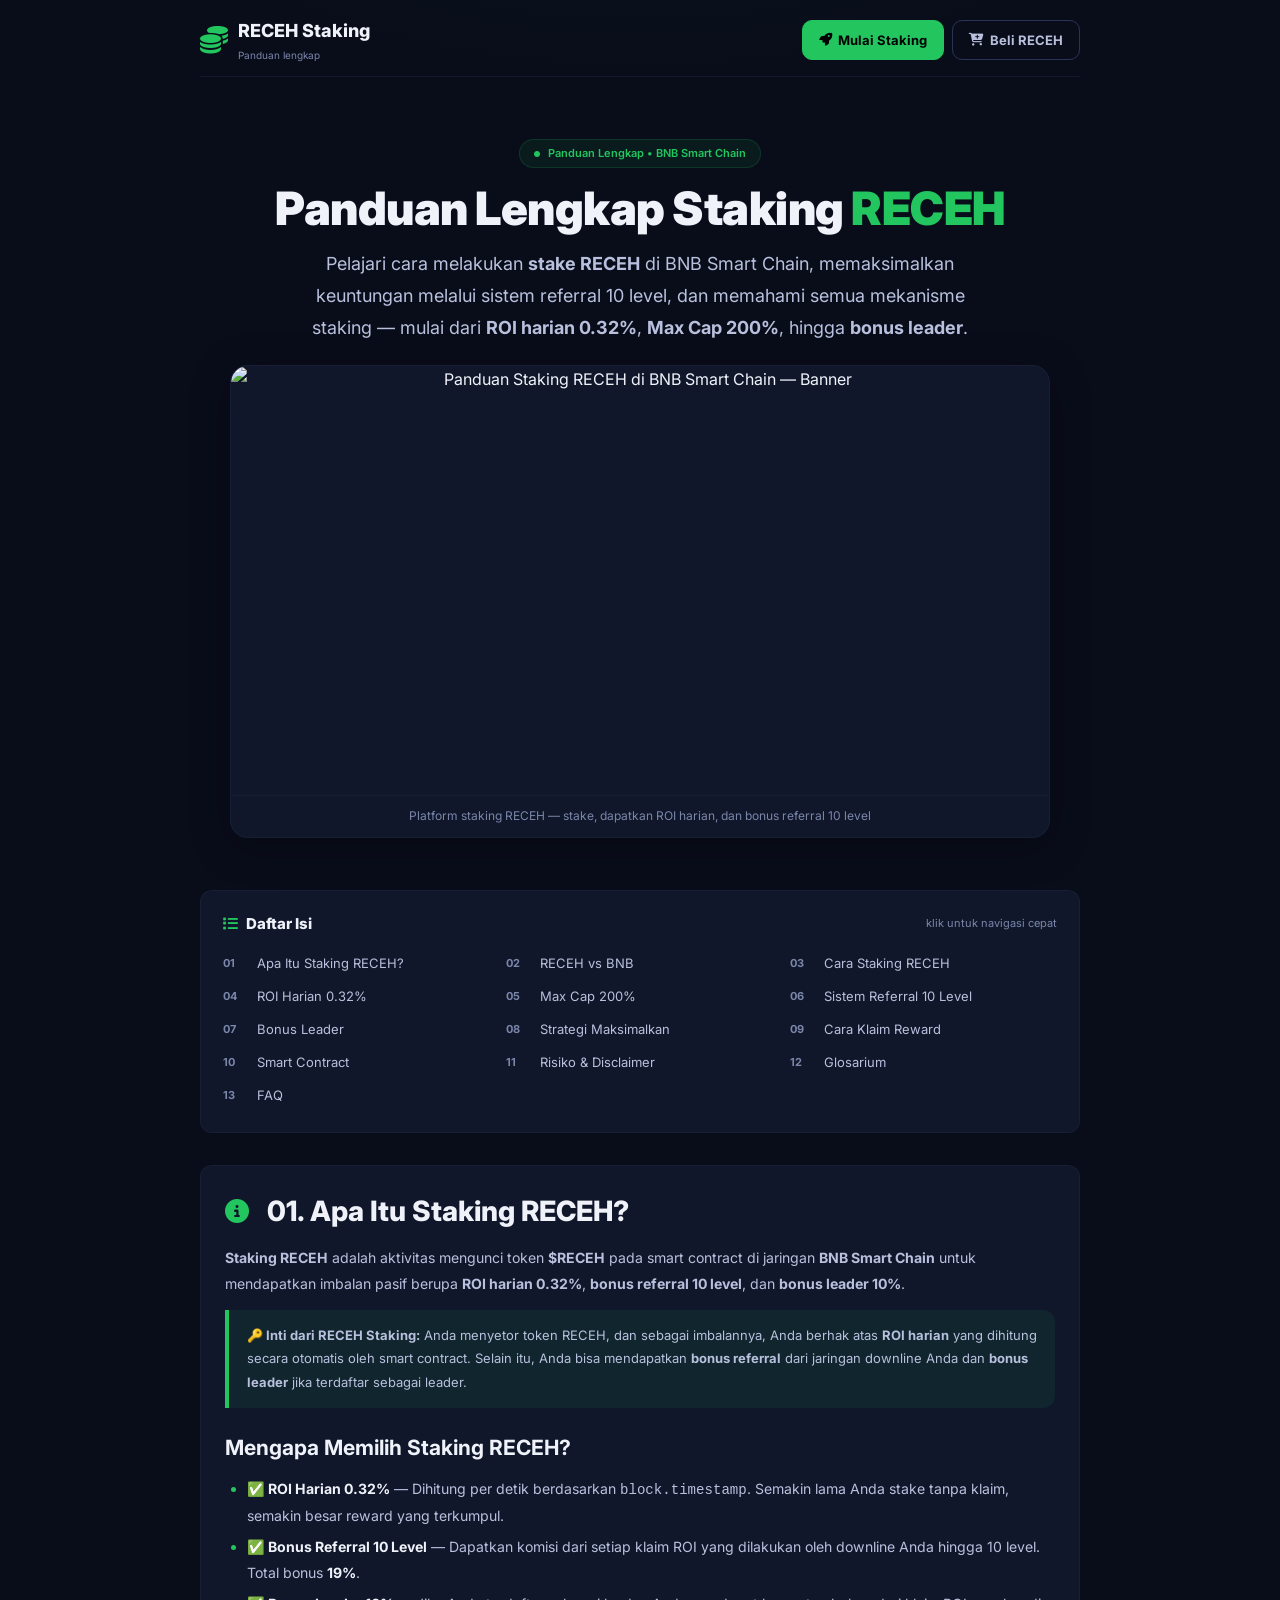
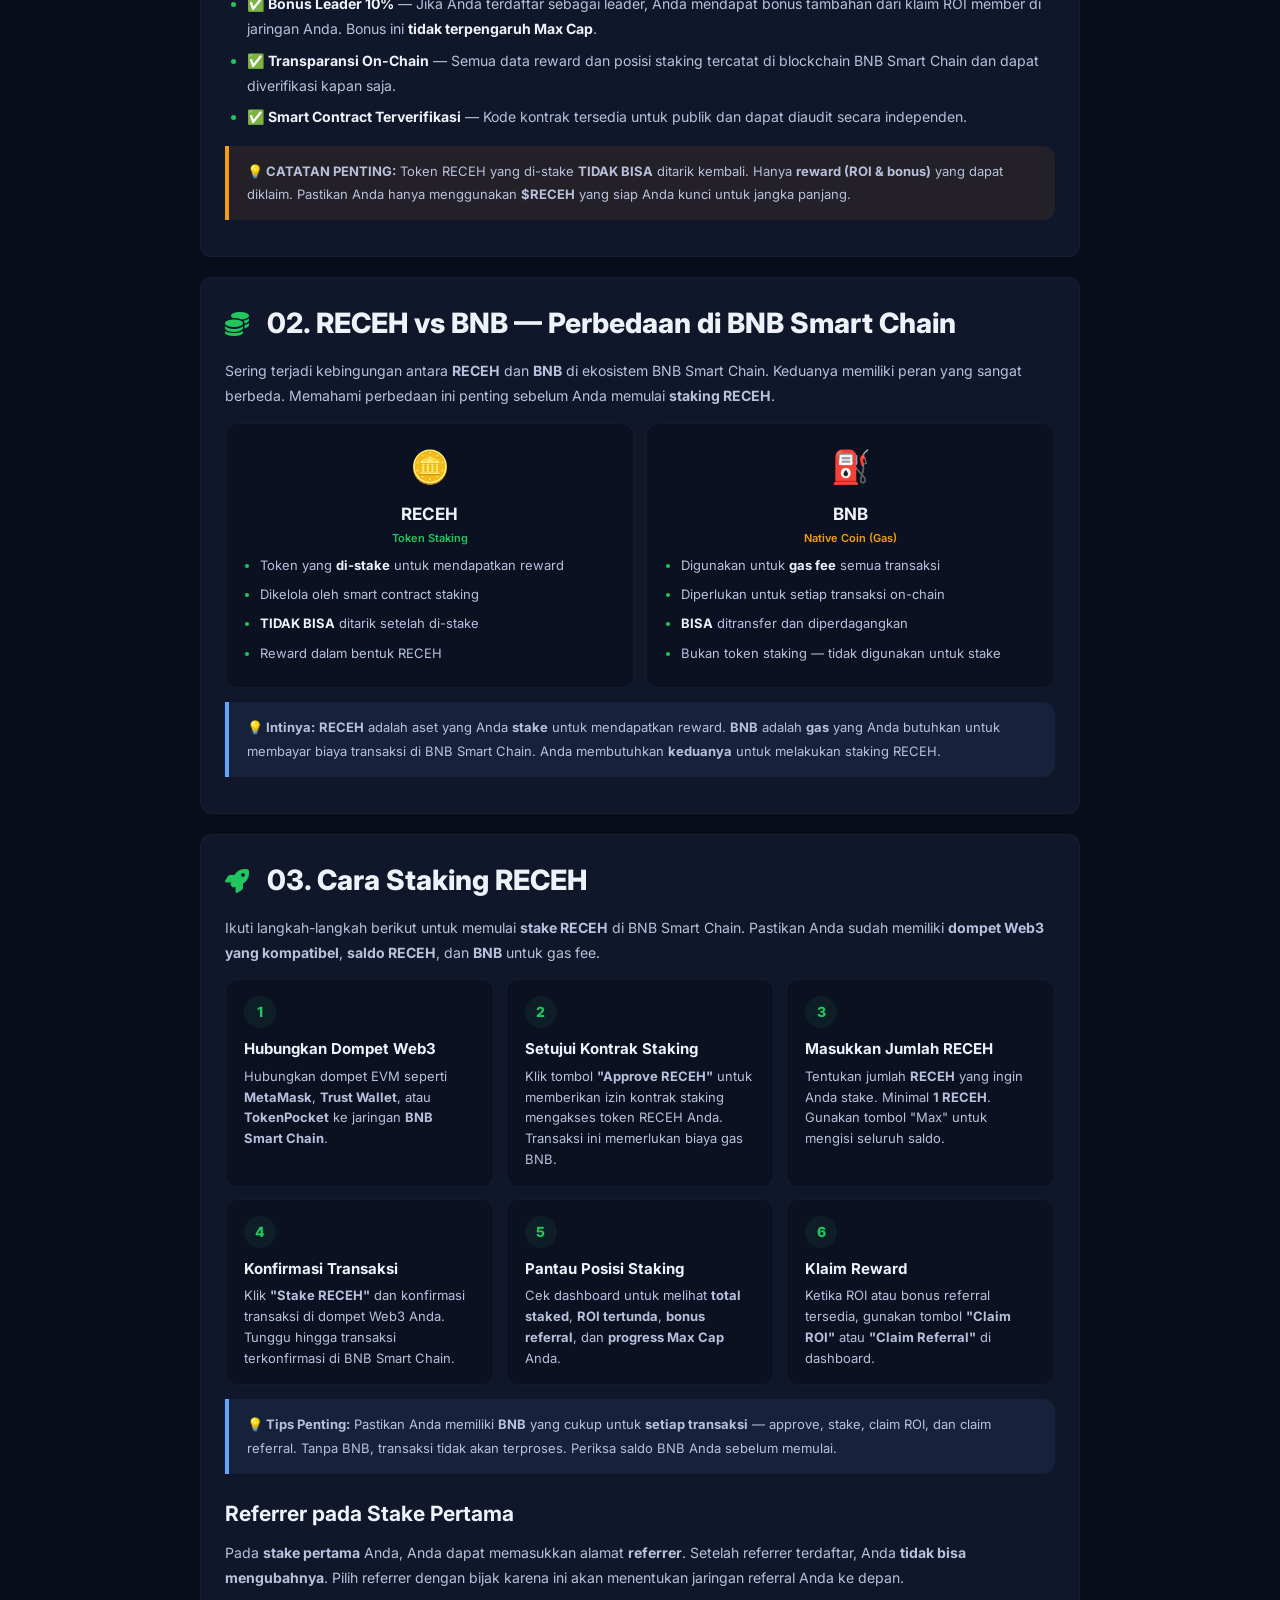
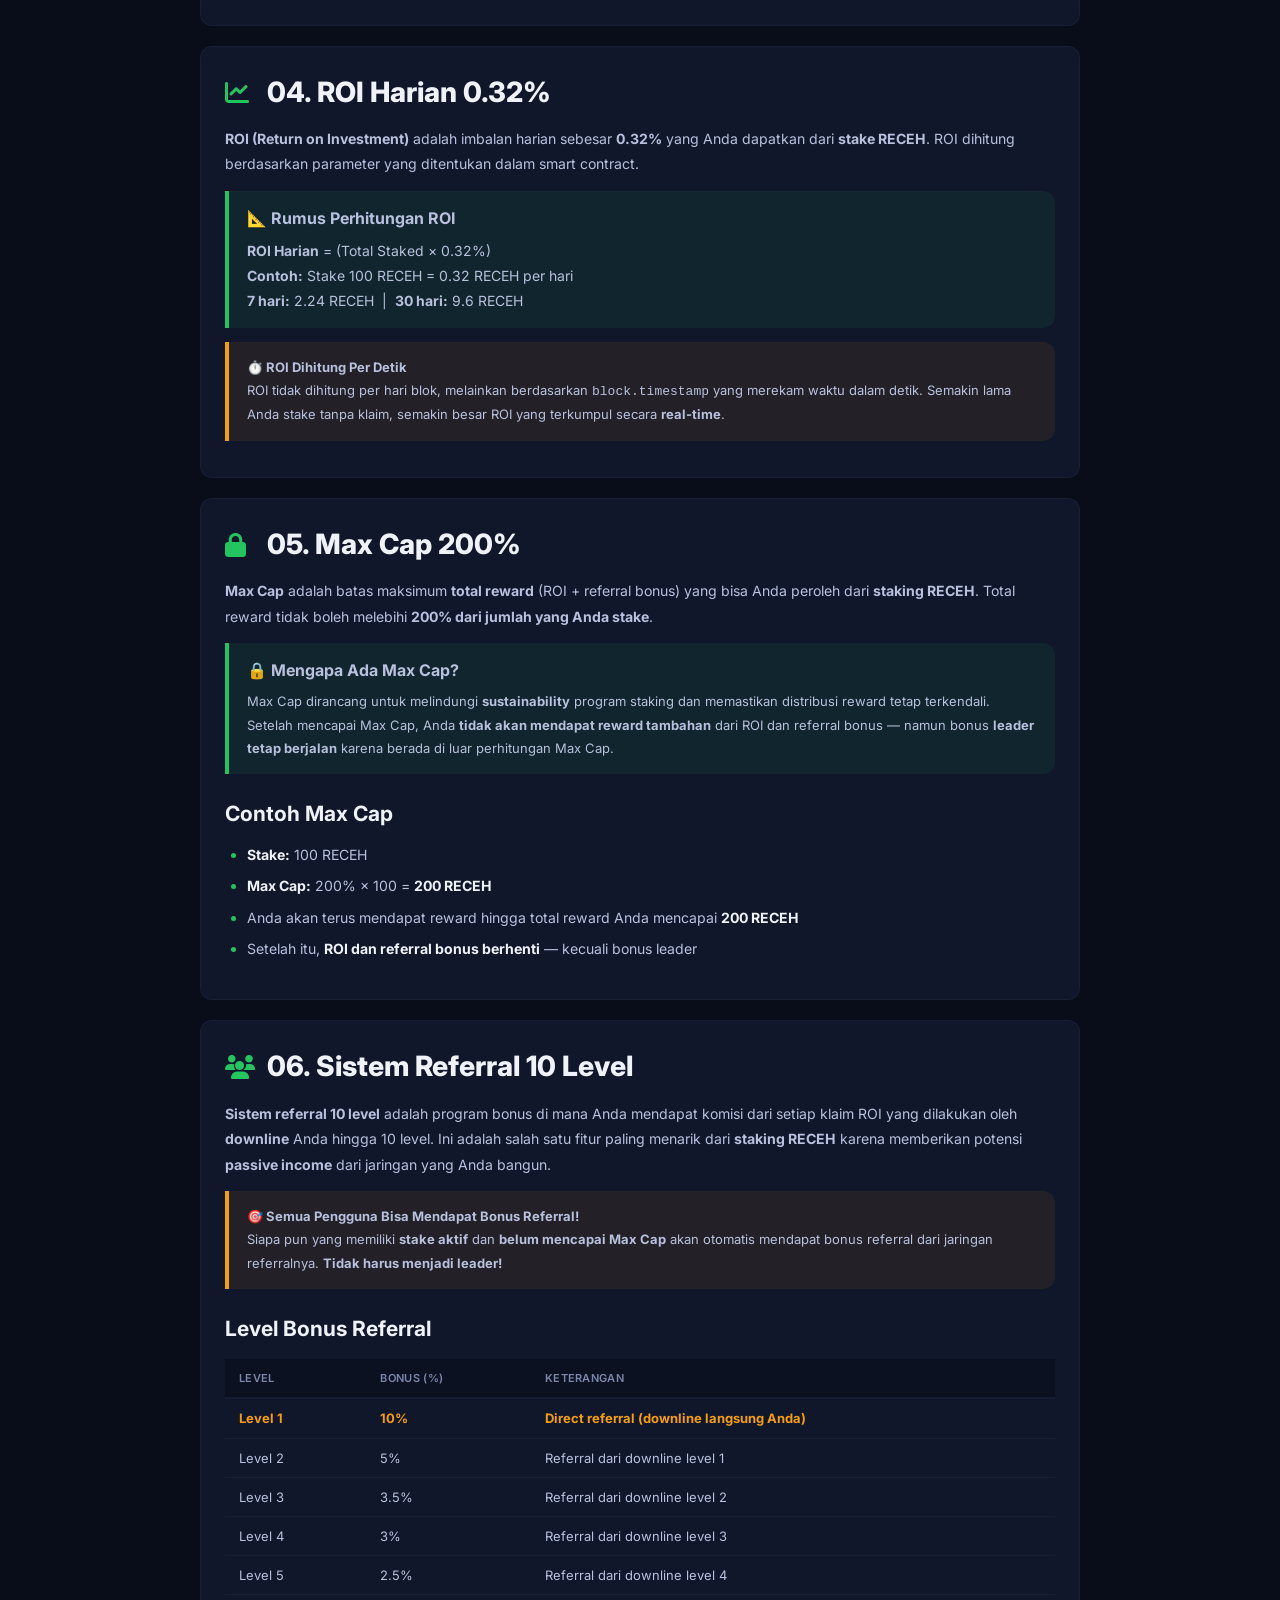
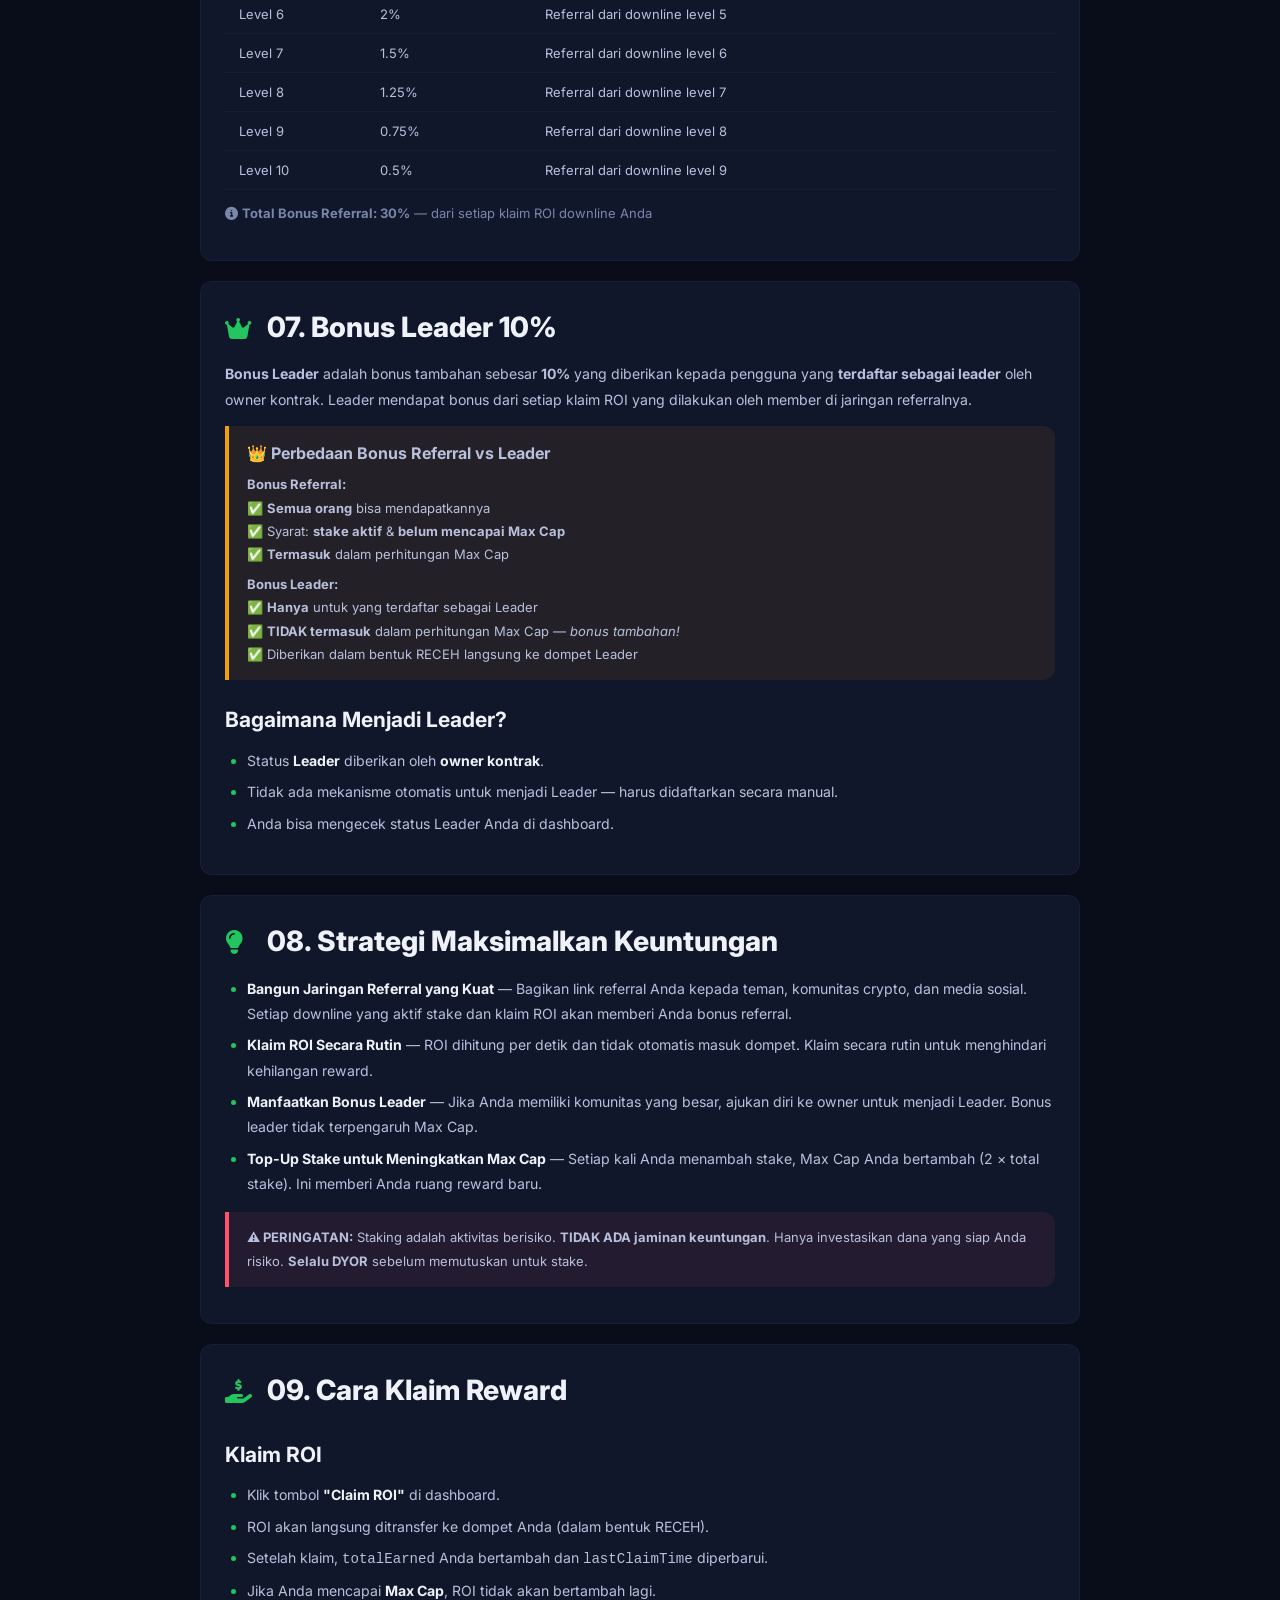
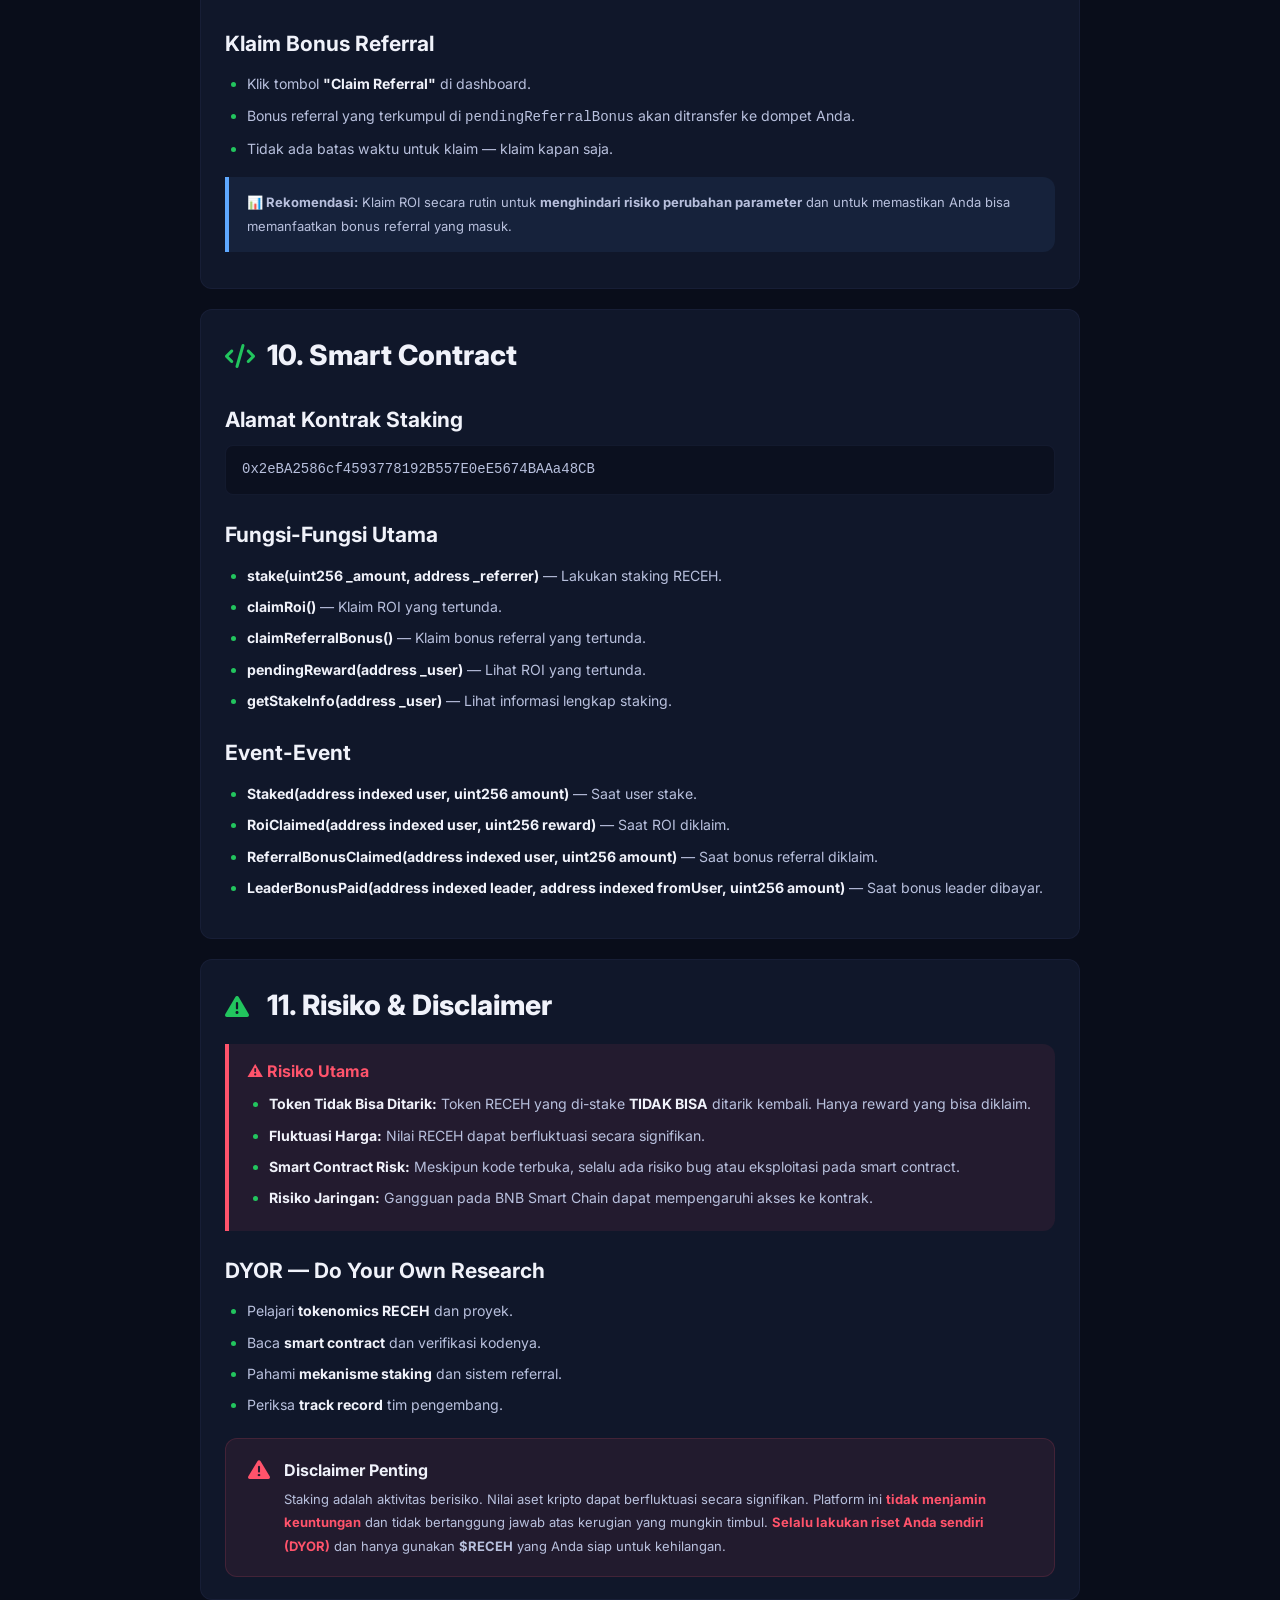
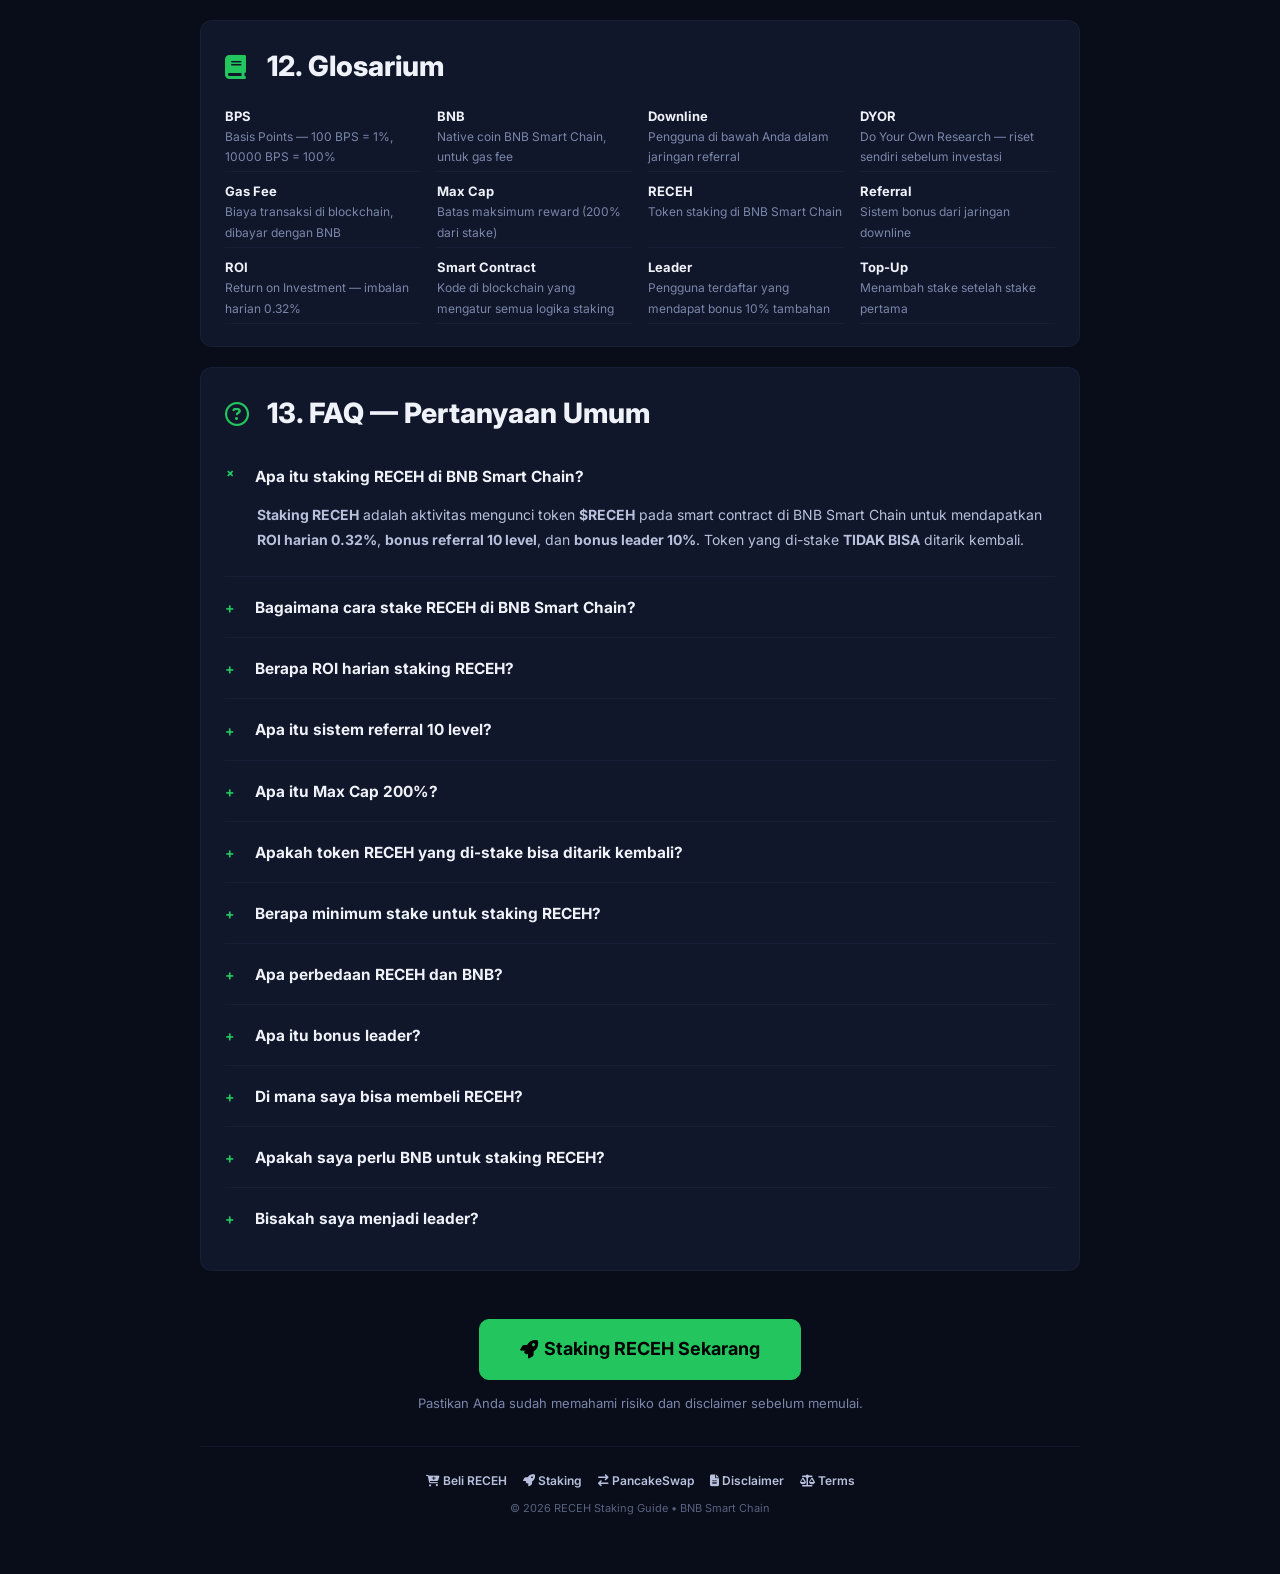
==== commit 62ab333f: "Update index.html" ====
--- a/guide/index.html
+++ b/guide/index.html
@@ -85,7 +85,7 @@
                 "name": "Bagaimana cara stake RECEH di BNB Smart Chain?",
                 "acceptedAnswer": {
                     "@type": "Answer",
-                    "text": "Cara stake RECEH: 1) Hubungkan dompet Web3 ke BNB Smart Chain. 2) Setujui kontrak staking untuk mengakses token RECEH Anda. 3) Masukkan jumlah RECEH yang ingin di-stake (minimal 1 RECEH). 4) Konfirmasi transaksi dan tunggu hingga on-chain. Pastikan Anda memiliki BNB untuk gas fee."
+                    "text": "Cara stake RECEH: 1 Hubungkan dompet Web3 ke BNB Smart Chain. 2 Setujui kontrak staking untuk mengakses token RECEH Anda. 3 Masukkan jumlah RECEH yang ingin di-stake (minimal 1 RECEH). 4 Konfirmasi transaksi dan tunggu hingga on-chain. Pastikan Anda memiliki BNB untuk gas fee."
                 }
             },
             {
@@ -93,7 +93,7 @@
                 "name": "Apa itu sistem referral 10 level di RECEH Staking?",
                 "acceptedAnswer": {
                     "@type": "Answer",
-                    "text": "Sistem referral 10 level adalah program bonus di mana Anda mendapat komisi dari setiap klaim ROI yang dilakukan oleh downline Anda hingga 10 level. Level 1 = 10%, Level 2 = 3%, Level 3 = 2%, Level 4 = 1.5%, Level 5 = 1%, Level 6 = 0.75%, Level 7 = 0.6%, Level 8 = 0.5%, Level 9 = 0.4%, Level 10 = 0.25%. Total bonus referral 19%."
+                    "text": "Sistem referral 10 level adalah program bonus di mana Anda mendapat komisi dari setiap klaim ROI yang dilakukan oleh downline Anda hingga 10 level. Level 1 = 10%, Level 2 = 5%, Level 3 = 3.5%, Level 4 = 3%, Level 5 = 2.5%, Level 6 = 2%, Level 7 = 1.5%, Level 8 = 1.25%, Level 9 = 0.75%, Level 10 = 0.5%. Total bonus referral <strong>30%</strong>."
                 }
             },
             {
@@ -1368,54 +1368,54 @@
                         </tr>
                         <tr>
                             <td>Level 2</td>
-                            <td>3%</td>
+                            <td>5%</td>
                             <td>Referral dari downline level 1</td>
                         </tr>
                         <tr>
                             <td>Level 3</td>
-                            <td>2%</td>
+                            <td>3.5%</td>
                             <td>Referral dari downline level 2</td>
                         </tr>
                         <tr>
                             <td>Level 4</td>
-                            <td>1.5%</td>
+                            <td>3%</td>
                             <td>Referral dari downline level 3</td>
                         </tr>
                         <tr>
                             <td>Level 5</td>
-                            <td>1%</td>
+                            <td>2.5%</td>
                             <td>Referral dari downline level 4</td>
                         </tr>
                         <tr>
                             <td>Level 6</td>
-                            <td>0.75%</td>
+                            <td>2%</td>
                             <td>Referral dari downline level 5</td>
                         </tr>
                         <tr>
                             <td>Level 7</td>
-                            <td>0.6%</td>
+                            <td>1.5%</td>
                             <td>Referral dari downline level 6</td>
                         </tr>
                         <tr>
                             <td>Level 8</td>
-                            <td>0.5%</td>
+                            <td>1.25%</td>
                             <td>Referral dari downline level 7</td>
                         </tr>
                         <tr>
                             <td>Level 9</td>
-                            <td>0.4%</td>
+                            <td>0.75%</td>
                             <td>Referral dari downline level 8</td>
                         </tr>
                         <tr>
                             <td>Level 10</td>
-                            <td>0.25%</td>
+                            <td>0.5%</td>
                             <td>Referral dari downline level 9</td>
                         </tr>
                     </tbody>
                 </table>
             </div>
             <p style="font-size:13px;color:var(--text-muted);margin-top:4px;">
-                <i class="fa-solid fa-info-circle"></i> <strong>Total Bonus Referral: 19%</strong> — dari setiap klaim
+                <i class="fa-solid fa-info-circle"></i> <strong>Total Bonus Referral: 30%</strong> — dari setiap klaim
                 ROI downline Anda
             </p>
         </section>
